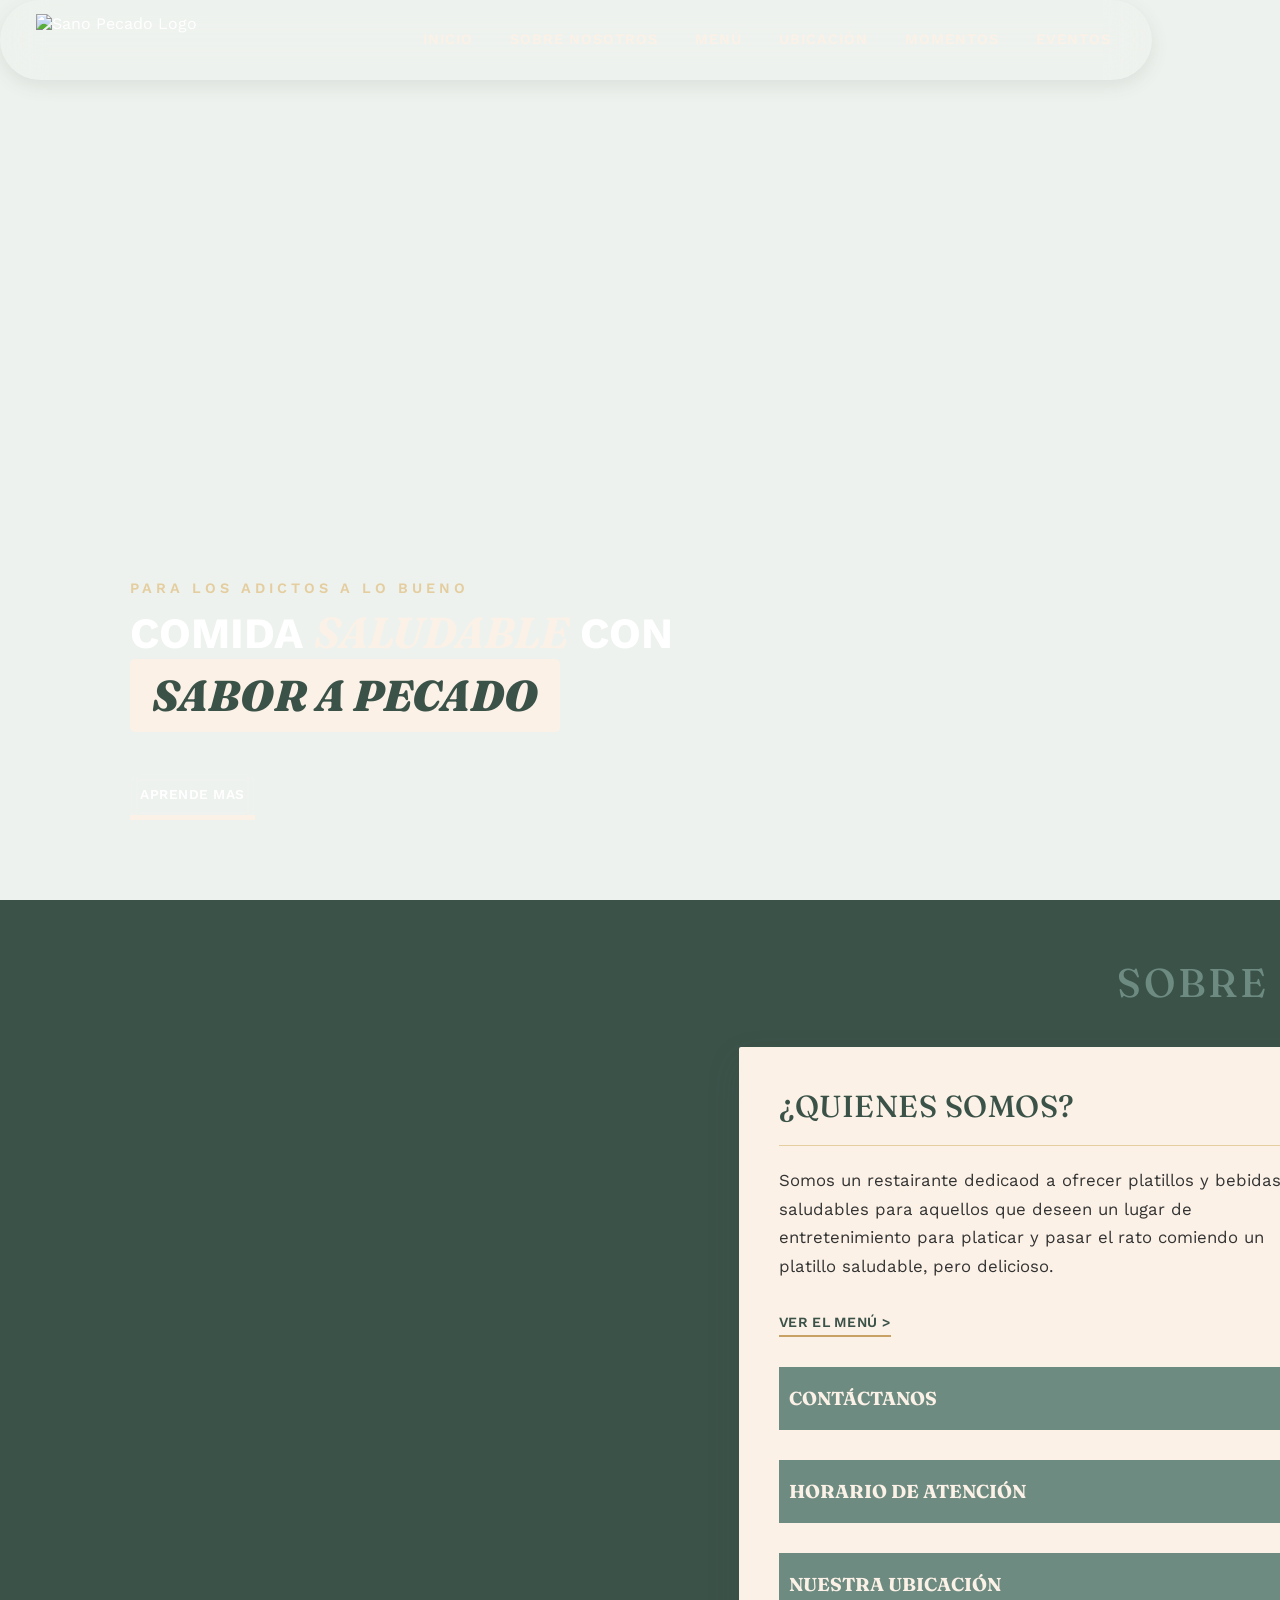
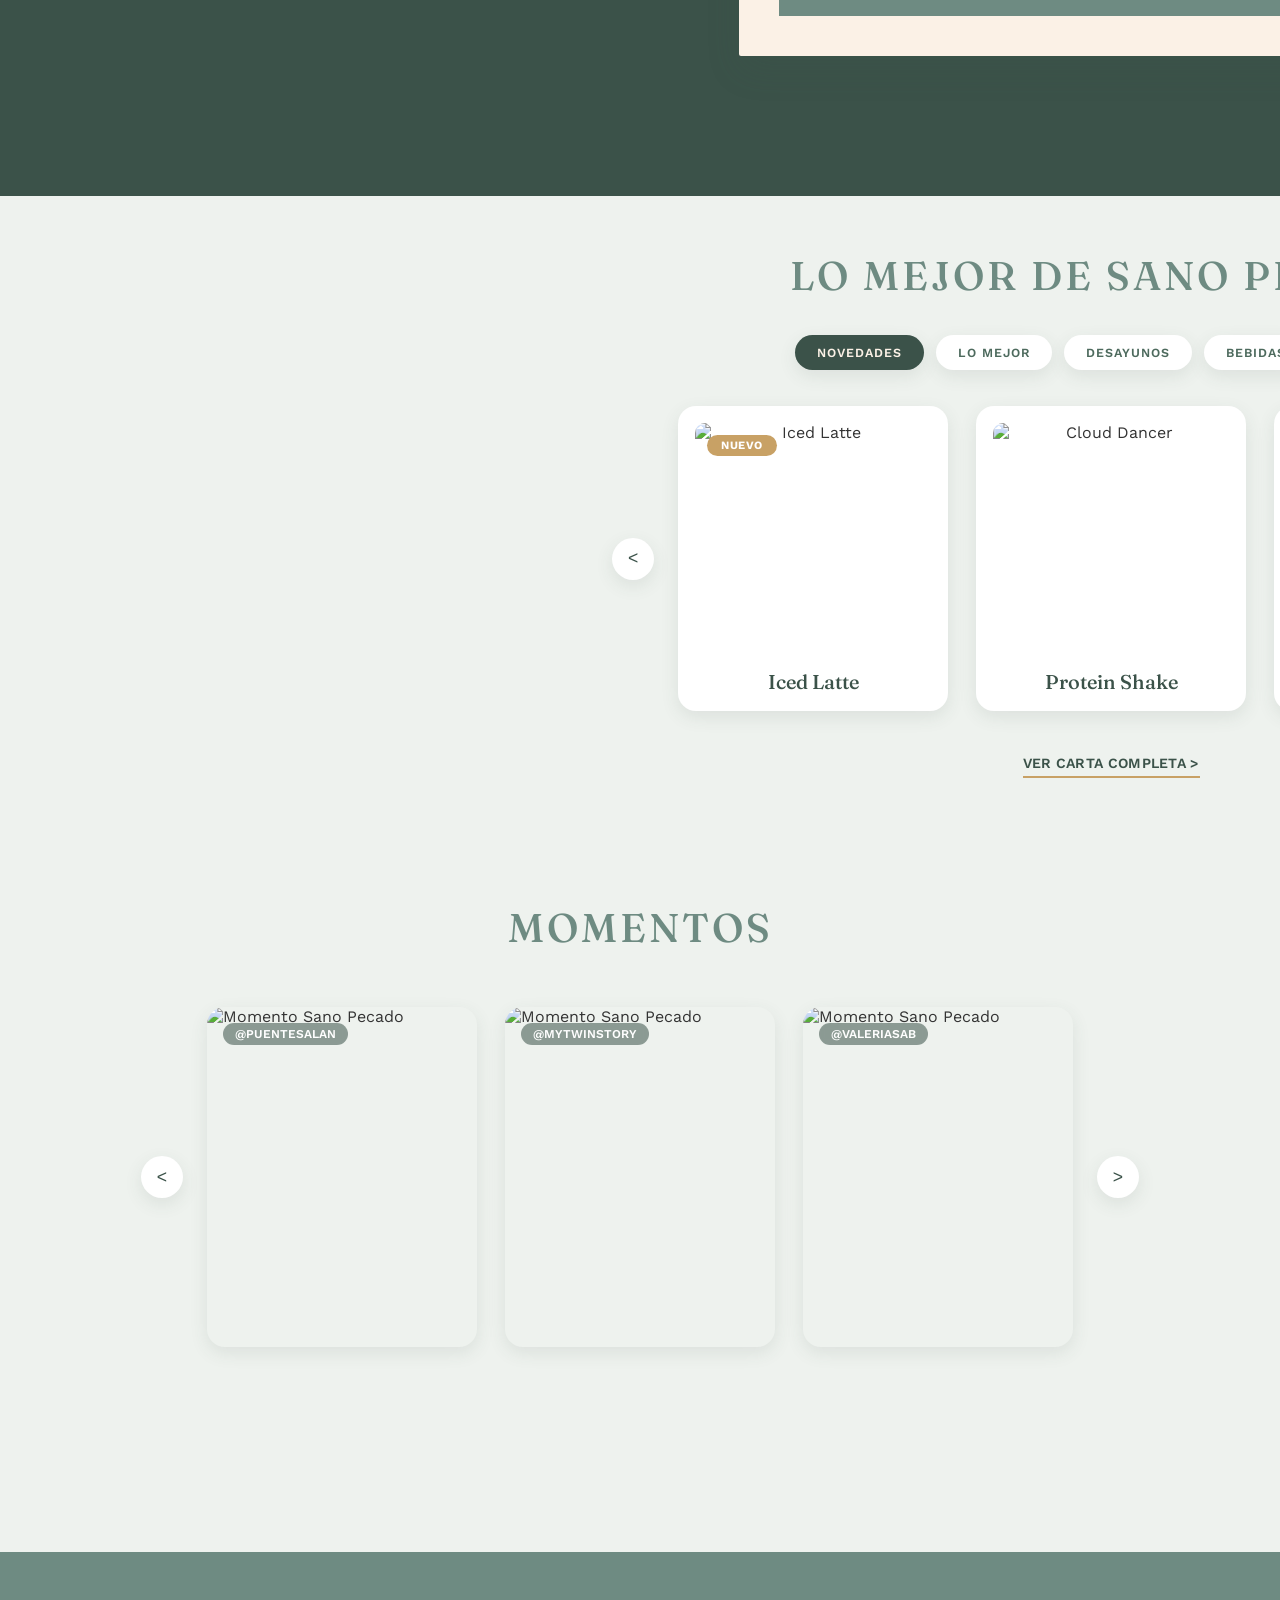
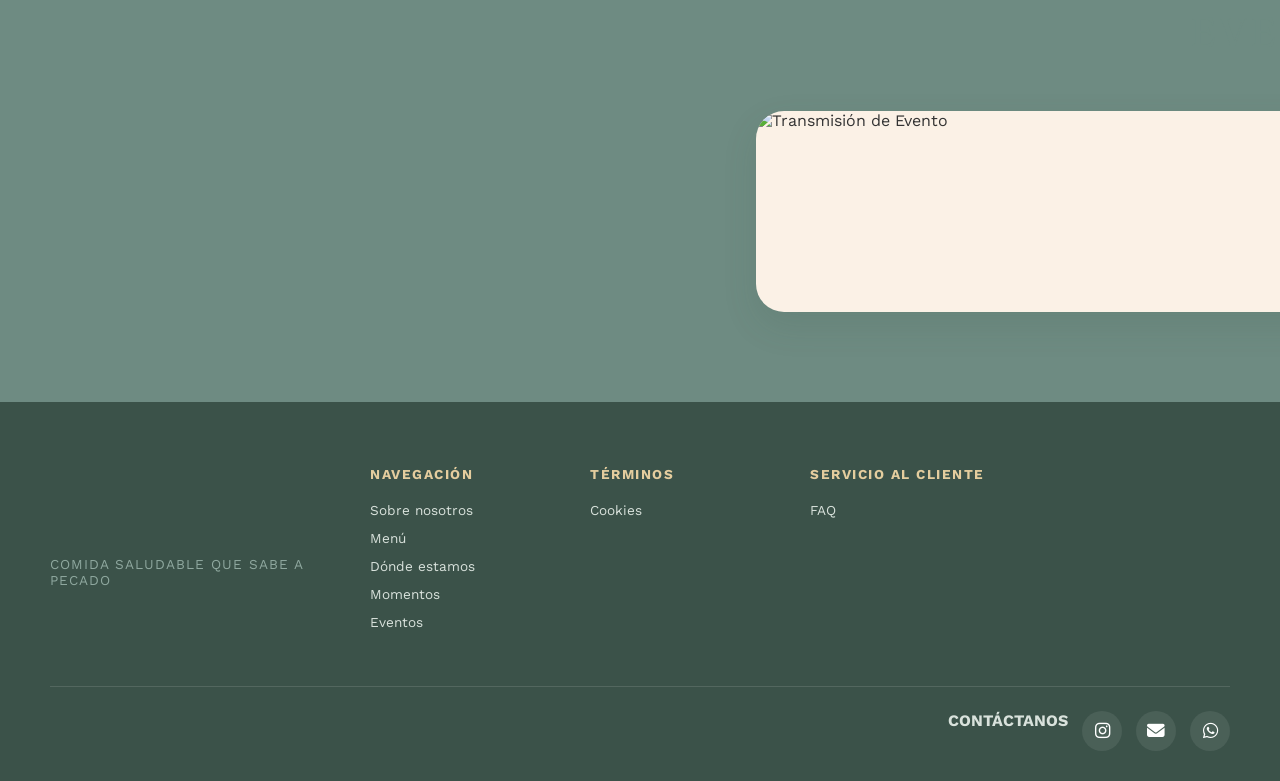
==== index.html @ 392f1d67 "Rename sanopecado.html to index.html" ====
<!DOCTYPE html>
<html lang="es">
<head>
    <meta charset="UTF-8">
    <meta name="viewport" content="width=device-width, initial-scale=1.0">
    <title>Sano Pecado - Comida Saludable con Sabor a Pecado</title>
    <link rel="stylesheet" href="styles.css">
    <!-- Tipografías: Fraunces (títulos) + Work Sans (texto) -->
    <link rel="preconnect" href="https://fonts.googleapis.com">
    <link rel="preconnect" href="https://fonts.gstatic.com" crossorigin>
    <link href="https://fonts.googleapis.com/css2?family=Fraunces:ital,wght@0,400;0,500;0,600;1,500&family=Work+Sans:wght@400;500;600;700&display=swap" rel="stylesheet">
    <link rel="stylesheet" href="https://cdnjs.cloudflare.com/ajax/libs/font-awesome/6.5.2/css/all.min.css">
</head>
<body>

    <!-- HEADER / HERO -->
    <header class="hero" id="inicio">
        <nav class="navbar">
            <div class="logo-container">
                <img src="resources/sanopecadologo-light.png" alt="Sano Pecado Logo" class="nav-logo-img">
            </div>
            <ul class="nav-links">
                <li><a href="#inicio">INICIO</a></li>
                <li><a href="#nosotros">SOBRE NOSOTROS</a></li>
                <li><a href="#menu">MENÚ</a></li>
                <li><a href="#ubicacion">UBICACIÓN</a></li>
                <li><a href="#momentos">MOMENTOS</a></li>
                <li><a href="#eventos">EVENTOS</a></li>
            </ul>
        </nav>

        <div class="hero-content">
            <p class="hero-sub">Para los adictos a lo bueno</p>
            <h1>COMIDA <span class="highlight-2">SALUDABLE</span> CON <span class="highlight">SABOR A PECADO</span></h1>
            <a href="#nosotros" class="btn-learn">APRENDE MAS</a>
        </div>
    </header>

    <!-- SOBRE NOSOTROS -->
    <section id="nosotros" class="about-section">
        <div class="section-title-box"><h2>SOBRE NOSOTROS</h2></div>
        <div class="about-container">
            <div class="about-text-box">
                <h2>¿QUIENES SOMOS?</h2>
                <p>Somos un restairante dedicaod a ofrecer platillos y bebidas saludables para aquellos que deseen un lugar de entretenimiento para platicar y pasar el rato comiendo un platillo saludable, pero delicioso.</p>
                <a href="#menu" class="btn-more">VER EL MENÚ &gt;</a>
                <details>
                    <summary  class="about-details"><h3>CONTÁCTANOS</h3></summary>
                    <div class="contact-card">
                        <p><i class="fas fa-phone"></i> +58 412-640590</p>
                        <p><i class="fab fa-instagram"></i> @SANOPECADOMCBO</p>
                        <p><i class="fas fa-envelope"></i> SANOPECADOMARACAIBO@GMAIL.COM</p>
                    </div>
                </details>
                <details>
                    <summary class="about-details"><h3>HORARIO DE ATENCIÓN</h3></summary>
                      <h4>HORARIO</h4>
                        <ol>
                            <li><strong>LUNES A JUEVES</strong> <br> 7:30a.m. a 10:00p.m.</li>
                            <li><strong>VIERNES Y SÁBADO</strong> <br> 7:30a.m. a 11:00p.m.</li>
                            <li><strong>DOMINGO</strong> <br> CERRADO</li>
                        </ol>
                </details>

                <details>
                    <summary class="about-details"><h3>NUESTRA UBICACIÓN</h3></summary>
                    <p class="address">Local No 1, Calle 77, 24-141 sector 5 de julio, Maracaibo 4001, Zulia</p>
                <div class="map-placeholder">
                    <a href="https://www.google.com/maps/place/Sano+Pecado/@10.6660683,-71.5974042,17.94z/data=!4m6!3m5!1s0x8e89996809b9e875:0x4cef71aa7d1c7322!8m2!3d10.6669456!4d-71.594998!16s%2Fg%2F11xkxkdpnr?entry=tts&g_ep=EgoyMDI1MDYyMy4wIPu8ASoASAFQAw%3D%3D&skid=0a6f41fe-3082-4f41-b4da-085a7cf6a669" target="_blank" rel="noopener noreferrer" class="map-link">
                        <img src="resources/ubi.jpg" alt="Ver ubicación en Google Maps" class="map-img">
                        <div class="map-overlay">
                            <span><i class="fas fa-map-marker-alt"></i> TOCAR PARA ABRIR EN GOOGLE MAPS</span>
                        </div>
                    </a>
                </details>
            </div>

             <div class="about-image">
                <div class="about-img">
                    <img src="resources/quienessomos.png" alt="Sano Pecado">
                </div>
            </div>

        </div>
           
    </section>

    <!-- MENÚ -->
    <section id="menu" class="menu-section">
        <div class="section-title-box">
           <h2>LO MEJOR DE SANO PECADO</h2>
        </div>
       
        <ul class="menu-tabs">
            <li><button type="button" class="tab active">NOVEDADES</button></li>
            <li><button type="button" class="tab">LO MEJOR</button></li>
            <li><button type="button" class="tab">DESAYUNOS</button></li>
            <li><button type="button" class="tab">BEBIDAS</button></li>
            <li><button type="button" class="tab">POSTRES</button></li>
        </ul>

        <div class="carousel-container">
            <button class="carousel-btn prev">&lt;</button>
            <div class="carousel-grid">
                <div class="menu-card">
                    <img src="resources/icedlatte.jpg" alt="Iced Latte">
                    <span class="card-tag">NUEVO</span>
                    <p class="card-title">Iced Latte</p>
                </div>
                <div class="menu-card">
                    <img src="resources/clouddancer.jpg" alt="Cloud Dancer">
                    <p class="card-title">Protein Shake</p>
                </div>
                <div class="menu-card">
                    <img src="resources/torta.jpg" alt="Postre">
                    <p class="card-title">Holy Hummus</p>
                </div>
            </div>
            <button class="carousel-btn next">&gt;</button>
        </div>
        <a href="#" class="btn-more">VER CARTA COMPLETA &gt;</a>
    </section>

   

    <!-- MOMENTOS -->
    <section id="momentos" class="moments-section">
        <div class="section-title-box">
            <h2>MOMENTOS</h2>
        </div>
        <div class="carousel-container">
            <button class="carousel-btn prev">&lt;</button>
            <div class="carousel-grid">
                <div class="moment-card">
                    <span class="insta-handle">@PUENTESALAN</span>
                    <img src="resources/momentos.jpg" alt="Momento Sano Pecado">
                </div>
                <div class="moment-card">
                    <span class="insta-handle">@MYTWINSTORY</span>
                    <img src="resources/momentos2.jpg" alt="Momento Sano Pecado">
                </div>
                <div class="moment-card">
                    <span class="insta-handle">@VALERIASAB</span>
                    <img src="resources/momentos3.jpg" alt="Momento Sano Pecado">
                </div>
            </div>
            <button class="carousel-btn next">&gt;</button>
        </div>
    </section>

    <!-- EVENTOS -->
    <section id="eventos" class="events-section">
        <div class="section-title-box">
            <h2>EVENTOS</h2>
        </div>
        <div class="events-container">
            <div class="event-image-box">
                <img src="resources/eventos.jpg" alt="Transmisión de Evento">
            </div>
            <div class="event-text-box">
                <h3>Así se ve el Mundial 2026 en Sano Pecado</h3>
                <p>Bowl en mano, pantalla HD, squad completo. <br>
                    No vienes a ver el partido. ¡Vienes a vivirlo! ⚽
                </p>
            </div>
        </div>
    </section>

    <!-- FOOTER -->

    <footer class="main-footer">
        <div class="footer-brand">
            <img src="resources/sanopecadologo-light.png" alt="" class="footer-logo-img">
            <p>COMIDA SALUDABLE QUE SABE A PECADO</p>
        </div>
        <div class="footer-links-grid">

            <div class="footer-column">
                <h4>NAVEGACIÓN</h4>
                <a href="#nosotros">Sobre nosotros</a>
                <a href="#menu">Menú</a>
                <a href="#ubicacion">Dónde estamos</a>
                <a href="#momentos">Momentos</a>
                <a href="#eventos">Eventos</a>
            </div>
            <div class="footer-column">
                <h4>TÉRMINOS</h4>
                <a href="#">Cookies</a>
            </div>
            <div class="footer-column">
                <h4>SERVICIO AL CLIENTE</h4>
                <a href="#">FAQ</a>
            </div>
        </div>
        <div class="footer-socials">
            <h4><strong>CONTÁCTANOS</strong></h4>
            <a href="#"><i class="fab fa-instagram"></i></a>
            <a href="#"><i class="fas fa-envelope"></i></a>
            <a href="#"><i class="fab fa-whatsapp"></i></a>
        </div>
    </footer>

    <script>
        // Realce visual simple de la pestaña de categoría activa en el menú (sin cambiar contenido)
        document.querySelectorAll('.menu-tabs .tab').forEach(function (btn) {
            btn.addEventListener('click', function () {
                document.querySelectorAll('.menu-tabs .tab').forEach(function (b) { b.classList.remove('active'); });
                btn.classList.add('active');
            });
        });
    </script>

</body>
</html>
---- styles.css ----
/* ==========================================
   1. RESET GENERAL & VARIABLES
   ========================================== */
* {
    margin: 0;
    padding: 0;
    box-sizing: border-box;
    scroll-behavior: smooth;
}

::selection{
    background-color: #8fa89f;
    color: var(--cream);
}

::marker{
    color: var(--gold);
}

:root {

    --green-bg: #6e8b82;   
    --light-bg: #d9e2dc;     
    --dark-green: #3b5249;   
    --white: #ffffff;
    --cream: #fbf1e6;

    --mint-soft: #eef2ee;
    --sage-light: #8fa89f;
    --forest-soft: #4d6a5d;

    --gold: #c8a165;
    --gold-soft: #e4cd9e;


    --font-display: 'Fraunces', 'Georgia', serif;
    --font-body: 'Work Sans', 'Arial', sans-serif;

    --radius-lg: 28px;
    --radius-md: 18px;
    --radius-sm: 10px;
    --shadow-soft: 0 14px 34px rgba(59, 82, 73, 0.14);
    --shadow-soft-sm: 0 6px 18px rgba(59, 82, 73, 0.10);
}

body {
    font-family: var(--font-body);
    background-color: var(--mint-soft);
    color: #333;
    -webkit-font-smoothing: antialiased;
}

h1, h2, h3, .card-title {
    font-family: var(--font-display);
}

/* ==========================================
   2. BARRA DE NAVEGACIÓN
   ========================================== */
.navbar {
    display: flex;
    justify-content: space-between;
    align-items: center;
    
    gap: 20px;
    padding: 14px 36px;
    backdrop-filter: blur(20px);
    -webkit-backdrop-filter: blur(10px);
    width: 90%;
    max-width: 100%;
    box-sizing: border-box;
    position: fixed;
    z-index: 100;
    border-radius: 999px;
    box-shadow: var(--shadow-soft-sm);
}

.logo-container {
    display: flex;
    align-items: top;
}

.nav-logo-img {
    height: 52px;
    width: auto;
    display: block;
    object-fit: contain;
}

/* ENLACES DE NAVEGACIÓN */
.nav-links {
    display: flex;
    list-style: none;
    gap: 27px;
    margin: 0;
    padding: 0;
    align-items: center;
    flex-wrap: wrap;
    justify-content: center;
}

.nav-links li {
    display: flex;
    align-items: center;
}

.nav-links a {
    color: var(--cream);
    text-decoration: none;
    font-size: 0.9rem;
    font-weight: 600;
    letter-spacing: 1px;
    white-space: nowrap;
    border-bottom: transparent 3px solid;
    transition: border 0.1s ease, color 0.1s ease;
    padding: 5px;
}

.nav-links a:hover {
    color: var(--gold);
    border-bottom: 3px var(--gold) solid;
}

/* COLOCAR TODO EL CONTENIDO POR ENCIMA DEL DIFUMINADO */
.navbar {
    position: relative;
    z-index: 2;
}


/* ==========================================
   3. HEADER / HERO
   ========================================== */
.hero {
    height: 100vh;
    min-height: 640px;
    display: flex;
    flex-direction: column;
    justify-content: space-between;
    color: var(--white);
    text-align: start;
    align-items:start;
    position: relative;
    overflow: hidden;
    padding-bottom: 50px;
}

.hero::before {
    content: "";
    position: absolute;
    top: 0;
    left: 0;
    width: 100%;
    height: 100%;
    border-image: url(/resources/wave-haikei-green.svg);
    border-image-repeat: round;
    border-image-slice: 10;
    background: linear-gradient(rgba(0, 0, 0, 0.6)), url('resources/fondo.jpg') no-repeat center center/cover;
    filter: blur(0px);
    transform: scale(1.1);
    z-index: 1;
}

.hero-content {
    margin: 10px;
    display: flex;
    flex-direction: column;
    align-items: start;
    text-align: left;
    margin-left: 100px;
    width: 100%;
    max-width: 760px;
    padding: 20px 20px 20px 20px;
    box-sizing: border-box;
    z-index: 2;
}

.hero-sub {
    font-size: 0.9rem;
    letter-spacing: 4px;
    margin-bottom: 5px;
    text-transform: uppercase;
    color: var(--gold-soft);
    font-weight: 600;
    margin-left: 10px;
}

.hero h1 {
    font-family: var(--font-body);
    font-size: 2.7rem;
    padding: 5px 10px;
    display: block;
    width: 100%;
    box-sizing: border-box;
}

.hero h1 .highlight {
    background-color:var(--cream);
    color: var(--dark-green) ;
    padding: 10px 22px;
    display: inline-block;

    font-weight: 900;
    font-style: italic;
    border-radius: 5px;
    font-family: var(--font-display);
}

.highlight-2{
    font-family: var(--font-display);
    font-style: italic;
    font-weight: 1px;
    color: var(--cream);
}

.btn-learn {
    display: inline-block;
    margin-top: 36px;
    color: var(--white);
    text-decoration: none;
    border-bottom: 5px solid var(--cream);
    backdrop-filter: blur(5px);
    padding: 13px 10px;
    margin-left: 10px;
    font-size: 0.85rem;
    font-weight: 600;
    letter-spacing: 0.5px;
    transition: background 0.3s, color 0.3s, transform 0.2s;
}

.btn-learn:hover {
    background-color: var(--white);
    color: var(--dark-green);
    transform: translateY(-2px);
}

/* ==========================================
   4. SECCIONES EN BLOQUE (Títulos comunes)
   ========================================== */

.section-title-box {
    display: flex;
    justify-content: center;
    margin: 0 auto 30px auto;
}

.section-title-box h2 {
    color: var(--green-bg);
    padding: 5px 40px;
    font-size: 2.5rem;
    font-weight: 500;
    letter-spacing: 3px;
    min-width: 220px;
    text-align: center;
    border-radius: 2px;
}

/* ==========================================
   5. SOBRE NOSOTROS
   ========================================== */
.about-section {
    background-color: var(--dark-green);
    padding: 50px 50px 90px 50px;
    color: var(--white);
    border-top: var(--dark-green) 3px solid;
    background-image: url(/resources/wave-haikei.svg);
     background: no repeat center;
    background-size: cover;
    aspect-ratio: 10000/540;
}

.about-container {
    max-width: 1180px;
    margin: 0 auto;
    display: flex;
    align-items: center;
    justify-content: space-between;
    gap: 60px;
}

.about-details{
    font-family: var(--font-body);
    padding: 0px 0px 20px 10px;
    margin: 10px 0px 0px 0px;
    background-color: var(--green-bg);
    color: var(--cream);
    list-style: none;
    align-items: start;
}

.about-text-box {
    flex: 1;
    background-color: var(--cream);
    color: #333;
    padding: 40px;
    border-radius: 2px;
    box-shadow: var(--shadow-soft);
    margin: 5px;
    height: 30%px;
    margin-bottom: 50px;
    transition: transform 0.25s ease;
}

.about-text-box:hover{
    transform: translateY(-8px);

}

.about-text-box h2 {
    color: var(--dark-green);
    font-size: 1.9rem;
    font-weight: 500;
    margin-bottom: 20px;
    letter-spacing: 0.5px;
    padding-bottom: 20px;
    border-bottom: var(--gold-soft) solid 1px;
}

.about-text-box h3 {
    padding-top: 20px;
    margin-top: 30px;
}

.about-text-box p {
    font-size: 1.05rem;
    line-height: 1.7;
    margin-bottom: 32px;
}

.about-text-box a {
    margin: 0px;
}

.contact-card {
    display: flex;
    flex-direction: column;
    gap: 14px;
    background-color: var(--white);
    border-radius: var(--radius-md);
    padding: 24px 28px;
    margin-top: 22px;
    box-shadow: var(--shadow-soft-sm);
}

.contact-card p {
    margin: 0;
    font-size: 0.92rem;
    font-weight: 600;
    display: flex;
    align-items: center;
    gap: 12px;
    letter-spacing: 0.3px;
    color: var(--dark-green);
}

.contact-card i {
    color: var(--gold);
    width: 18px;
    text-align: center;
}

.about-image {
    flex: 1;
    display: flex;
    justify-content: center;
    align-items: center;
}


.circle-image-container {
    width: 360px;
    height: 360px;
    border-radius: 50%;
    overflow: hidden;
    border: 8px solid var(--cream);
    box-shadow: var(--shadow-soft);
}

.circle-image-container img {
    width: 100%;
    height: 100%;
    object-fit: cover;
}

.fotos{
    height: 580px;
    border-radius: 50px;
    border-bottom: solid 20px var(--gold-soft);
    border-right: solid 20px var(--gold-soft);
}
/* ==========================================
   6. DÓNDE NOS ENCONTRAMOS
   ========================================== */
.location-section {
    background-color: #6e8b82;
    padding: 90px 50px;
    color: #fbf1e6;
    margin: 0 auto;
    
}

.location-container {
    display: flex;
    gap: 50px;
}

.location-info {
    flex: 1.3;
}

.location-info p {
    font-size: 1.05rem;
    margin-bottom: 10px;
}

.location-info .address {
    font-size: 1.15rem;
    font-weight: 600;
    margin-bottom: 28px;
    color: var(--forest-soft);
}

.map-placeholder {
    width: 100%;
    border: none;
    border-radius: var(--radius-md);
    background-color: #eee;
    overflow: hidden;
    position: relative;
    box-shadow: var(--shadow-soft-sm);
    border: white 2px solid;
}

.map-link {
    display: block;
    width: 100%;
    height: 340px;
    text-decoration: none;
    position: relative;
}

.map-img {
    width: 100%;
    height: 100%;
    object-fit: cover;
    display: block;
    transition: transform 0.4s ease, filter 0.4s ease;
}

.map-link:hover .map-img {
    transform: scale(1.06);
    filter: brightness(0.85);
}

.map-overlay {
    position: absolute;
    top: 0;
    left: 0;
    width: 100%;
    height: 100%;
    display: flex;
    align-items: center;
    justify-content: center;
    background-color: rgba(59, 82, 73, 0.35);
    opacity: 0;
    transition: opacity 0.4s ease;
    pointer-events: none;
}

.map-overlay span {
    color: var(--white);
    font-size: 0.95rem;
    font-weight: 600;
    letter-spacing: 1px;
    background-color: var(--dark-green);
    padding: 12px 22px;
    border-radius: 999px;
    box-shadow: 0 6px 18px rgba(0,0,0,0.25);
}

.map-link:hover .map-overlay {
    opacity: 1;
}

.location-storefront {
    flex: 0.7;
    display: flex;
    align-items: flex-start;
}

.location-storefront img {
    width: 100%;
    border-radius: var(--radius-md);
    border: 10px solid var(--white);
    box-shadow: var(--shadow-soft);
}

/* ==========================================
   7. MENÚ
   ========================================== */
.menu-section {
    background-color: var(--mint-soft);
    padding: 50px 20px 70px 20px;
    text-align: center;
    background-image: url(/resources/wave-haikei-green.svg);
    background: no repeat center;
    background-size: cover;
    aspect-ratio: 10000/540;
}

.menu-tabs {
    display: flex;
    flex-wrap: wrap;
    justify-content: center;
    gap: 12px;
    list-style: none;
    margin: 0 auto 36px auto;
    max-width: 720px;
}

.tab {
    font-family: var(--font-body);
    background: var(--white);
    color: var(--forest-soft);
    border: none;
    padding: 10px 22px;
    font-size: 0.78rem;
    font-weight: 600;
    letter-spacing: 1px;
    border-radius: 999px;
    cursor: pointer;
    box-shadow: var(--shadow-soft-sm);
    transition: background 0.2s, color 0.2s;
}

.tab:hover {
    color: var(--gold);
}

.tab.active {
    background: var(--dark-green);
    color: var(--cream);
}

.menu-section h3 {
    color: var(--forest-soft);
    margin: 10px 0 44px 0;
    font-size: 1rem;
    font-weight: 600;
    letter-spacing: 3px;
}

.carousel-container {
    display: flex;
    align-items: center;
    justify-content: center;
    max-width: 1200px;
    margin: 0 auto;
    gap: 24px;
}

.carousel-btn {
    background: var(--white);
    color: var(--dark-green);
    border: none;
    width: 42px;
    height: 42px;
    border-radius: 50%;
    font-size: 1.1rem;
    cursor: pointer;
    display: flex;
    align-items: center;
    justify-content: center;
    box-shadow: var(--shadow-soft-sm);
    transition: background 0.2s, color 0.2s, transform 0.2s;
    flex-shrink: 0;
}

.carousel-btn:hover {
    background: var(--gold);
    color: var(--white);
    transform: scale(1.05);
}

.carousel-grid {
    display: flex;
    gap: 28px;
    flex-wrap: wrap;
    justify-content: center;
}

.menu-card {
    background-color: var(--white);
    border-radius: var(--radius-md);
    border: 3px solid transparent;
    padding: 14px;
    width: 270px;
    position: relative;
    display: flex;
    flex-direction: column;
    align-items: center;
    box-shadow: var(--shadow-soft-sm);
    transition: transform 0.25s ease, box-shadow 0.25s ease, border 0.1s ease;
}

.menu-card:hover {
    transform: translateY(-6px);
    box-shadow: var(--shadow-soft);
    border: var(--green-bg) solid  2px;
}

.menu-card img {
    width: 100%;
    height: 230px;
    object-fit: cover;
    border-radius: var(--radius-sm);
}

.card-tag {
    position: absolute;
    top: 26px;
    left: 26px;
    background: var(--gold);
    color: var(--white);
    padding: 4px 14px;
    font-size: 0.7rem;
    font-weight: 700;
    letter-spacing: 0.5px;
    border-radius: 999px;
}

.card-title {
    margin-top: 16px;
    font-size: 1.25rem;
    font-weight: 500;
    color: var(--dark-green);
}

.btn-more {
    display: inline-block;
    margin-top: 44px;
    color: var(--dark-green);
    text-decoration: none;
    font-weight: 600;
    border-bottom: 2px solid var(--gold);
    padding-bottom: 5px;
    font-size: 0.88rem;
    letter-spacing: 0.3px;
    transition: color 0.2s, border 0.2s ease, padding 0.2s, border-radious 1s;
}

.btn-more:hover {
    color: var(--gold);
    border-bottom: var(--gold) 5px solid;
}

/* ==========================================
   8. EVENTOS
   ========================================== */
.events-section {
    background-color: var(--green-bg);
    padding: 50px 20px 90px 20px;
    color: var(--white);
    background-image: url(/resources/wave-haikei.svg);
    background: no repeat center;
    background-size: cover;
    aspect-ratio: 10000/540;
}

.events-container {
    max-width: 1080px;
    margin: 50px auto 0 auto;
    display: flex;
    background-color: var(--cream);
    border-radius: var(--radius-lg);
    overflow: hidden;
    color: #333;
    box-shadow: var(--shadow-soft);
}

.event-image-box {
    flex: 1.2;
}

.event-image-box img {
    width: 100%;
    height: 100%;
    object-fit: cover;
    display: block;
}

.event-text-box {
    flex: 1;
    padding: 54px;
    display: flex;
    flex-direction: column;
    justify-content: center;
}

.event-text-box h3 {
    font-size: 1.3rem;
    font-weight: 500;
    margin-bottom: 18px;
    color: var(--dark-green);
    word-break: break-word;
}

.event-text-box p {
    font-size: 0.92rem;
    line-height: 1.7;
    text-align: left;
    color: #4a4a4a;
}

/* ==========================================
   9. MOMENTOS
   ========================================== */
.moments-section {
    background-color: var(--mint-soft);
    padding: 50px 20px 0px 20px;
    background-image: url(/resources/wave-haikei-green.svg);
    background: no repeat center;
    background-size: cover;
    aspect-ratio: 1000/550;
}

.moments-section .carousel-container {
    margin-top: 50px;
}

.moment-card {
    width: 270px;
    position: relative;
    border-radius: var(--radius-md);
    overflow: hidden;
    box-shadow: var(--shadow-soft-sm);
    transition: transform 0.25s ease, box-shadow 0.25s ease;
}

.moment-card:hover {
    transform: translateY(-6px);
    box-shadow: var(--shadow-soft);
}

.moment-card img {
    width: 100%;
    height: 340px;
    object-fit: cover;
    display: block;
}

.insta-handle {
    position: absolute;
    top: 16px;
    left: 16px;
    color: var(--white);
    background: rgba(59, 82, 73, 0.55);
    backdrop-filter: blur(3px);
    padding: 4px 12px;
    font-size: 0.75rem;
    font-weight: 600;
    border-radius: 999px;
    z-index: 10;
}

/* ==========================================
   10. FOOTER
   ========================================== */
.main-footer {
    background-color: var(--dark-green);
    color: var(--light-bg);
    padding: 64px 50px 30px 50px;
    display: grid;
    grid-template-columns: 1.5fr repeat(4, 1fr);
    gap: 20px;
    align-items: start;
}

.footer-brand h2 {
    color: var(--white);
    font-size: 1.9rem;
    font-weight: 500;
    letter-spacing: 1px;
    margin-bottom: 10px;
}

.footer-brand p {
    font-size: 0.85rem;
    letter-spacing: 1px;
    color: var(--sage-light);
}

.footer-links-grid {
    display: contents;
}

.footer-column h4 {
    color: var(--gold-soft);
    font-size: 0.85rem;
    font-weight: 700;
    margin-bottom: 20px;
    letter-spacing: 1.5px;
}

.footer-column a {
    display: block;
    color: var(--light-bg);
    text-decoration: none;
    font-size: 0.85rem;
    margin-bottom: 12px;
    transition: color 0.2s;
}

.footer-column a:hover {
    color: var(--gold-soft);
}

.footer-socials {
    display: flex;
    gap: 14px;
    justify-content: flex-end;
    grid-column: 1 / -1;
    border-top: 1px solid rgba(255,255,255,0.12);
    padding-top: 24px;
    margin-top: 24px;
}

.footer-socials a {
    color: var(--white);
    background: rgba(255,255,255,0.08);
    width: 40px;
    height: 40px;
    border-radius: 50%;
    display: flex;
    align-items: center;
    justify-content: center;
    font-size: 1.1rem;
    transition: background 0.2s, color 0.2s, transform 0.2s;
    text-decoration: none;
}

.footer-socials a:hover {
    background: var(--gold);
    color: var(--white);
    transform: translateY(-2px);
}

.footer-logo-img{
   height: 90px;
    width: auto;
    display: block;
    object-fit: contain;
}

/* ==========================================
   11. RESPONSIVE
   ========================================== */
@media (max-width: 900px) {
    .navbar {
        padding: 14px 20px;
        flex-direction: column;
        gap: 14px;
        position: relative;
        top: 0;
        left: 0;
        transform: none;
        width: 100%;
        border-radius: var(--radius-md);
        margin-top: 16px;
    }
    .nav-links {
        gap: 14px;
        flex-wrap: wrap;
        justify-content: center;
    }
    .hero-content {
        padding-top: 40px;
    }
    .about-section {
        padding-top: 60px;
    }
    .about-container, .location-container, .events-container {
        flex-direction: column;
    }
    .location-section h2 {
        text-align: center;
    }
    .circle-image-container {
        width: 260px;
        height: 260px;
    }
    .main-footer {
        grid-template-columns: 1fr;
        text-align: center;
    }
    .footer-socials {
        justify-content: center;
    }
}
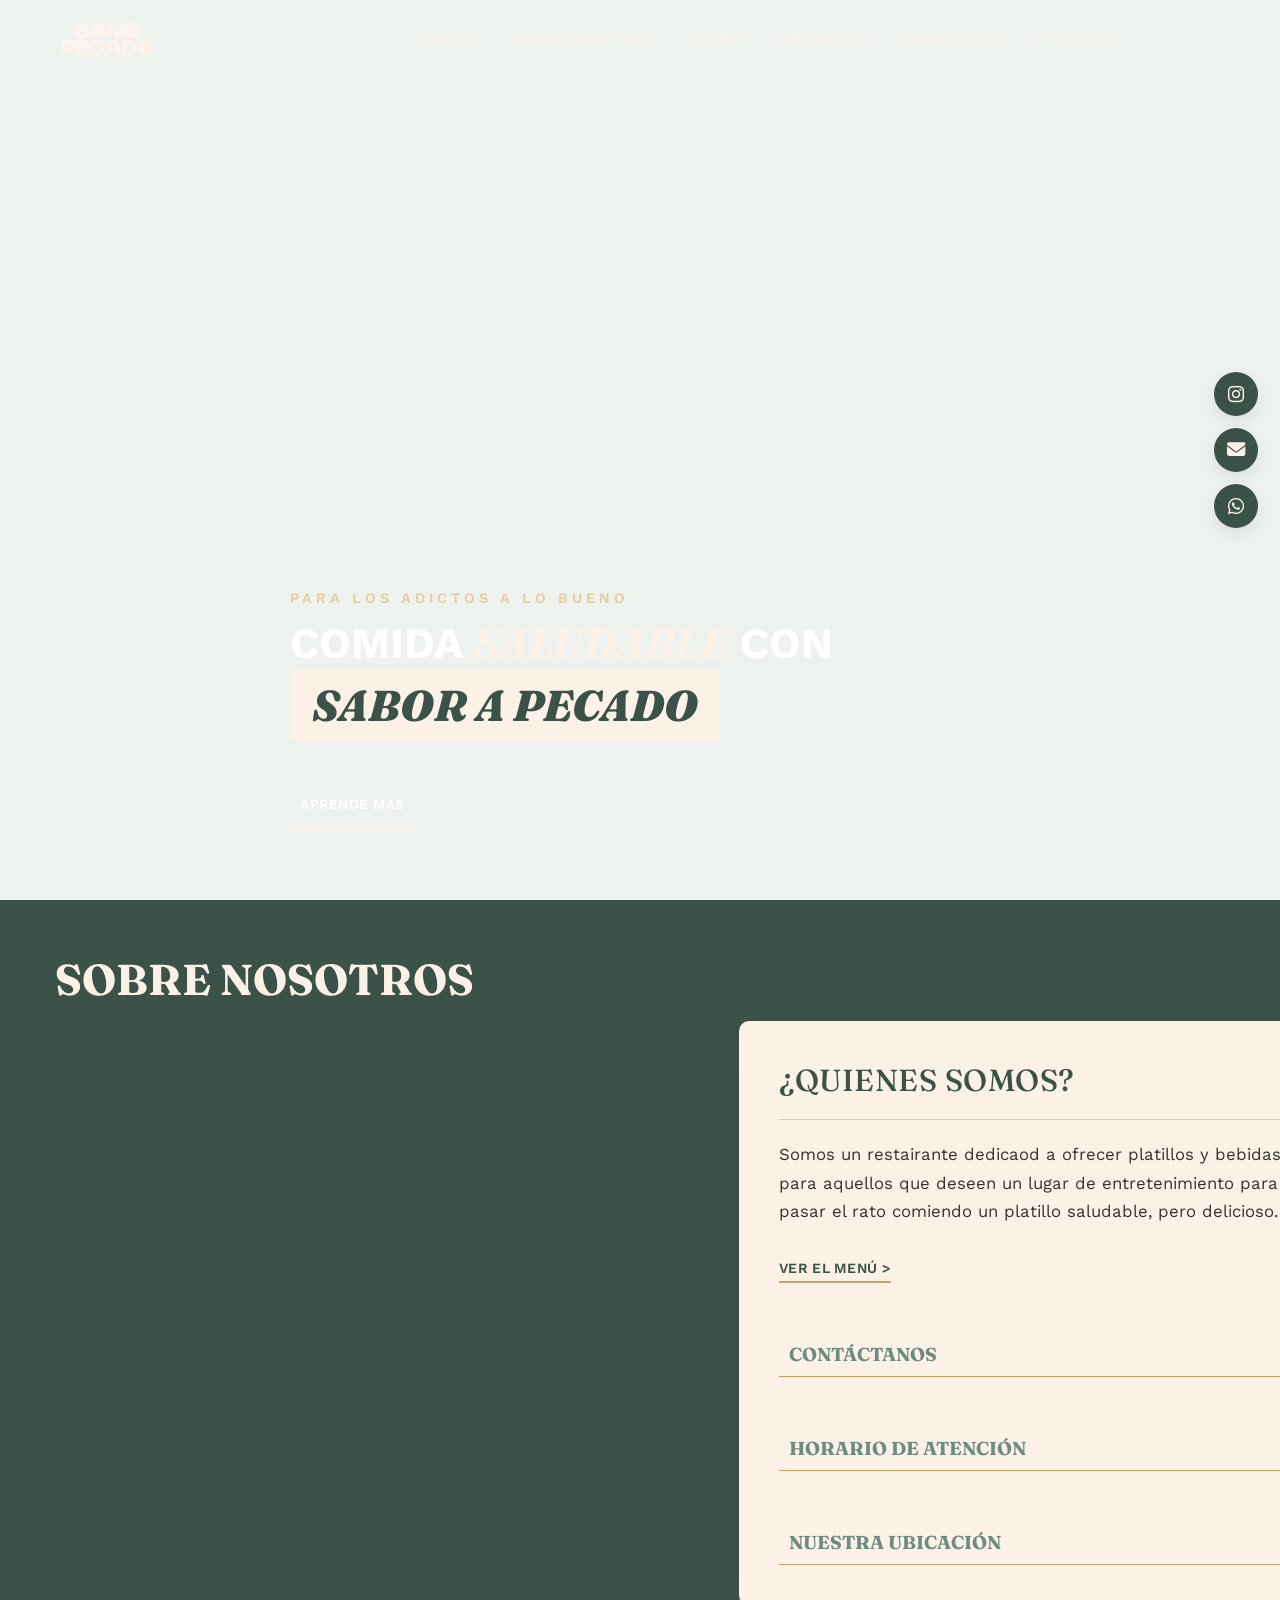
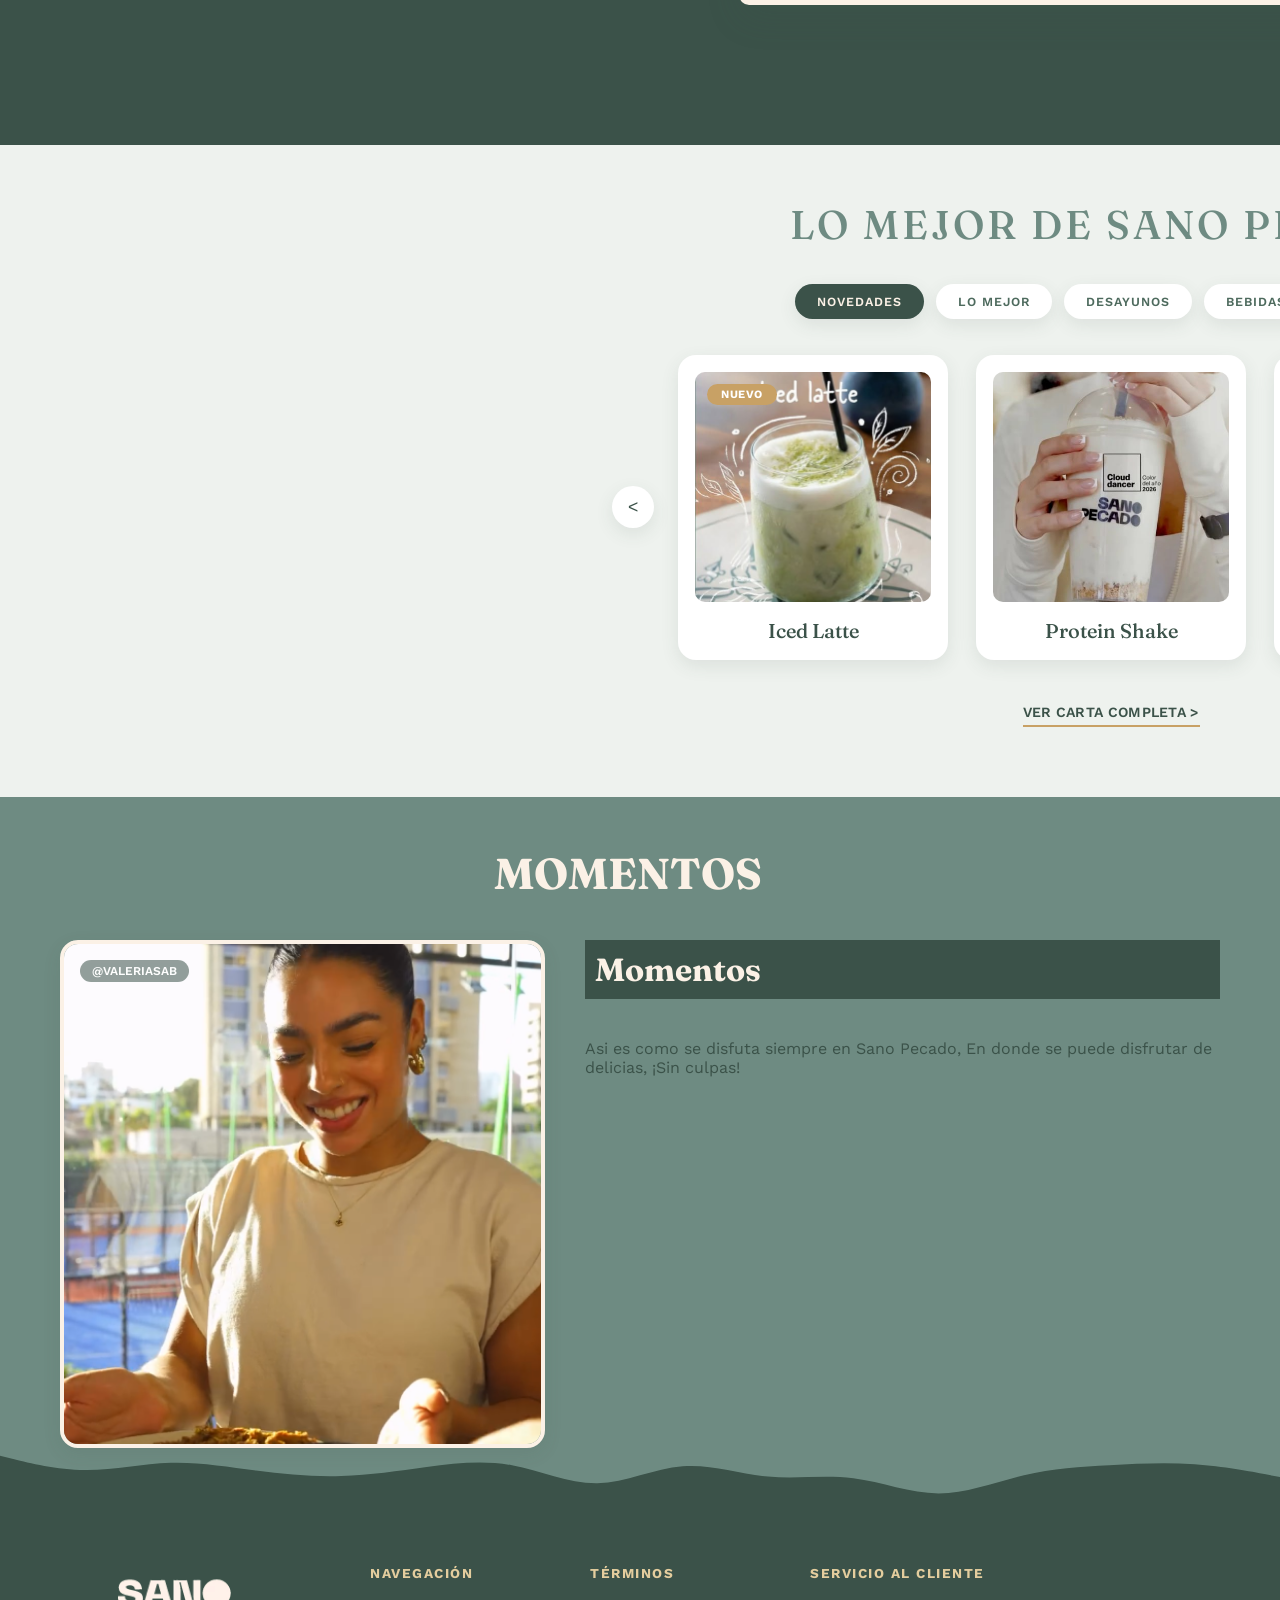
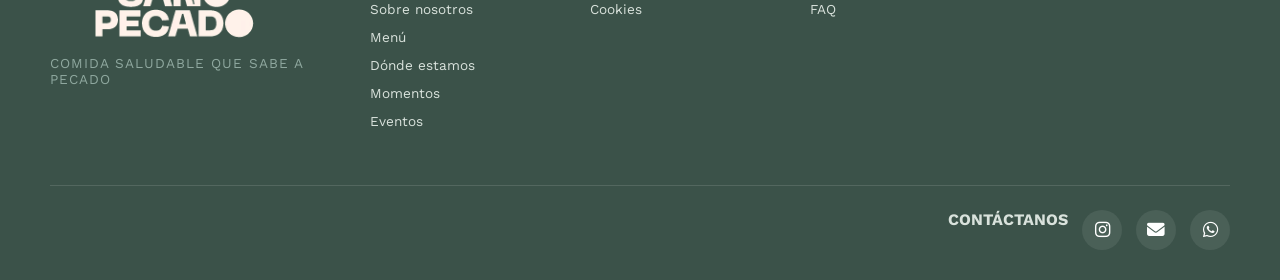
==== commit eaea7987: "Add files via upload" ====
--- a/index.html
+++ b/index.html
@@ -36,49 +36,67 @@
         </div>
     </header>
 
+    <!-- ICONOS SOCIALES FLOTANTES -->
+    <div class="floating-socials">
+        <a href="https://www.instagram.com/sanopecadomcbo" target="_blank" rel="noopener noreferrer" aria-label="Instagram"><i class="fab fa-instagram"></i></a>
+        <a href="mailto:sanopecadomaracaibo@gmail.com" aria-label="Correo"><i class="fas fa-envelope"></i></a>
+        <a href="https://wa.me/584126400590" target="_blank" rel="noopener noreferrer" aria-label="WhatsApp"><i class="fab fa-whatsapp"></i></a>
+    </div>
+
     <!-- SOBRE NOSOTROS -->
     <section id="nosotros" class="about-section">
-        <div class="section-title-box"><h2>SOBRE NOSOTROS</h2></div>
+        <div class="section-title-box-first"><h2>SOBRE NOSOTROS</h2></div>
         <div class="about-container">
             <div class="about-text-box">
                 <h2>¿QUIENES SOMOS?</h2>
                 <p>Somos un restairante dedicaod a ofrecer platillos y bebidas saludables para aquellos que deseen un lugar de entretenimiento para platicar y pasar el rato comiendo un platillo saludable, pero delicioso.</p>
                 <a href="#menu" class="btn-more">VER EL MENÚ &gt;</a>
-                <details>
+                <details open>
                     <summary  class="about-details"><h3>CONTÁCTANOS</h3></summary>
-                    <div class="contact-card">
-                        <p><i class="fas fa-phone"></i> +58 412-640590</p>
-                        <p><i class="fab fa-instagram"></i> @SANOPECADOMCBO</p>
-                        <p><i class="fas fa-envelope"></i> SANOPECADOMARACAIBO@GMAIL.COM</p>
-                    </div>
+                    <div class="details-panel"><div class="details-panel-inner">
+                        <div class="contact-card">
+                            <p><i class="fas fa-phone"></i> +58 412-640590</p>
+                            <p><i class="fab fa-instagram"></i> @SANOPECADOMCBO</p>
+                            <p><i class="fas fa-envelope"></i> SANOPECADOMARACAIBO@GMAIL.COM</p>
+                        </div>
+                    </div></div>
                 </details>
-                <details>
+                <details open>
                     <summary class="about-details"><h3>HORARIO DE ATENCIÓN</h3></summary>
-                      <h4>HORARIO</h4>
-                        <ol>
-                            <li><strong>LUNES A JUEVES</strong> <br> 7:30a.m. a 10:00p.m.</li>
-                            <li><strong>VIERNES Y SÁBADO</strong> <br> 7:30a.m. a 11:00p.m.</li>
-                            <li><strong>DOMINGO</strong> <br> CERRADO</li>
-                        </ol>
+                    <div class="details-panel"><div class="details-panel-inner">
+                        <div class="contact-card">
+                            <ol>
+                                <li><p>LUNES A JUEVES - 7:30a.m. a 10:00p.m.</p></li>
+                                <li><p>VIERNES Y SÁBADO - 7:30a.m. a 11:00p.m.</p></li>
+                                <li><p>DOMINGO - CERRADO</p></li>
+                            </ol>
+                        </div>
+                    </div></div>
                 </details>
 
-                <details>
+                <details open>
                     <summary class="about-details"><h3>NUESTRA UBICACIÓN</h3></summary>
-                    <p class="address">Local No 1, Calle 77, 24-141 sector 5 de julio, Maracaibo 4001, Zulia</p>
-                <div class="map-placeholder">
-                    <a href="https://www.google.com/maps/place/Sano+Pecado/@10.6660683,-71.5974042,17.94z/data=!4m6!3m5!1s0x8e89996809b9e875:0x4cef71aa7d1c7322!8m2!3d10.6669456!4d-71.594998!16s%2Fg%2F11xkxkdpnr?entry=tts&g_ep=EgoyMDI1MDYyMy4wIPu8ASoASAFQAw%3D%3D&skid=0a6f41fe-3082-4f41-b4da-085a7cf6a669" target="_blank" rel="noopener noreferrer" class="map-link">
-                        <img src="resources/ubi.jpg" alt="Ver ubicación en Google Maps" class="map-img">
-                        <div class="map-overlay">
-                            <span><i class="fas fa-map-marker-alt"></i> TOCAR PARA ABRIR EN GOOGLE MAPS</span>
+                    <div class="details-panel"><div class="details-panel-inner">
+                        <div class="contact-card" id="ubicacion">
+                            <p class="address">Local No 1, Calle 77, 24-141 sector 5 de julio, Maracaibo 4001, Zulia</p>
+                            <div class="map-placeholder">
+                                <a href="https://www.google.com/maps/place/Sano+Pecado/@10.6660683,-71.5974042,17.94z/data=!4m6!3m5!1s0x8e89996809b9e875:0x4cef71aa7d1c7322!8m2!3d10.6669456!4d-71.594998!16s%2Fg%2F11xkxkdpnr?entry=tts&g_ep=EgoyMDI1MDYyMy4wIPu8ASoASAFQAw%3D%3D&skid=0a6f41fe-3082-4f41-b4da-085a7cf6a669" target="_blank" rel="noopener noreferrer" class="map-link">
+                                    <img src="resources/ubi.jpg" alt="Ver ubicación en Google Maps" class="map-img">
+
+                                    <div class="map-overlay">
+                                        <span><i class="fas fa-map-marker-alt"></i> TOCAR PARA ABRIR EN GOOGLE MAPS</span>
+                                    </div>
+                                </a>
+                            </div>
                         </div>
-                    </a>
+                    </div></div>
                 </details>
             </div>
 
-             <div class="about-image">
-                <div class="about-img">
-                    <img src="resources/quienessomos.png" alt="Sano Pecado">
-                </div>
+            <div class="imgs">
+                <img class="about-image" src="resources/qs1.jpg" alt="">
+                <img  class="about-image" src="resources/qs2.jpg" alt="Sano Pecado">
+                <img class="about-image" src="resources/qs3.jpg" alt="">
             </div>
 
         </div>
@@ -125,30 +143,25 @@
 
     <!-- MOMENTOS -->
     <section id="momentos" class="moments-section">
-        <div class="section-title-box">
+        <div class="section-title-box-momentos">
             <h2>MOMENTOS</h2>
         </div>
-        <div class="carousel-container">
-            <button class="carousel-btn prev">&lt;</button>
-            <div class="carousel-grid">
-                <div class="moment-card">
-                    <span class="insta-handle">@PUENTESALAN</span>
-                    <img src="resources/momentos.jpg" alt="Momento Sano Pecado">
-                </div>
-                <div class="moment-card">
-                    <span class="insta-handle">@MYTWINSTORY</span>
-                    <img src="resources/momentos2.jpg" alt="Momento Sano Pecado">
-                </div>
+        <div class="moment-container">
                 <div class="moment-card">
                     <span class="insta-handle">@VALERIASAB</span>
-                    <img src="resources/momentos3.jpg" alt="Momento Sano Pecado">
-                </div>
-            </div>
-            <button class="carousel-btn next">&gt;</button>
+                    <img src="resources/momento.png" alt="Momento Sano Pecado">
+                </div>
+                <div class="moment-content">
+                    <h3>Momentos</h3>
+                    <p> Asi es como se disfuta siempre en Sano Pecado, En donde se puede disfrutar de delicias, ¡Sin culpas!</p>
+                </div>
+                 
         </div>
     </section>
 
     <!-- EVENTOS -->
+
+    <!--
     <section id="eventos" class="events-section">
         <div class="section-title-box">
             <h2>EVENTOS</h2>
@@ -166,6 +179,7 @@
         </div>
     </section>
 
+    -->
     <!-- FOOTER -->
 
     <footer class="main-footer">
@@ -208,7 +222,40 @@
                 btn.classList.add('active');
             });
         });
+
+        // Navbar: se vuelve opaca al salir de su posición original (arriba del todo)
+        (function () {
+            const navbar = document.querySelector('.navbar');
+            const threshold = 60;
+
+            function updateNavbar() {
+                if (window.scrollY > threshold) {
+                    navbar.classList.add('scrolled');
+                } else {
+                    navbar.classList.remove('scrolled');
+                }
+            }
+
+            updateNavbar();
+            window.addEventListener('scroll', updateNavbar, { passive: true });
+        })();
+
+        // Animación de apertura/cierre para los <details> (mantiene el contenido
+        // siempre presente y controla la transición con la clase "active")
+        (function () {
+            document.querySelectorAll('details').forEach(function (details) {
+                const summary = details.querySelector('summary');
+
+                // Estado inicial: todos cerrados y animables
+                details.classList.remove('active');
+
+                summary.addEventListener('click', function (e) {
+                    e.preventDefault();
+                    details.classList.toggle('active');
+                });
+            });
+        })();
     </script>
 
 </body>
-</html>
+</html>
--- a/styles.css
+++ b/styles.css
@@ -64,15 +64,26 @@
     
     gap: 20px;
     padding: 14px 36px;
+    background-color: rgba(59, 82, 73, 0);
     backdrop-filter: blur(20px);
     -webkit-backdrop-filter: blur(10px);
     width: 90%;
     max-width: 100%;
     box-sizing: border-box;
     position: fixed;
+    top: 0;
+    left: 0;
     z-index: 100;
     border-radius: 999px;
+    box-shadow: none;
+    transition: background-color 0.4s ease, box-shadow 0.4s ease, border-radius 0.4s ease, top 0.4s ease, width 0.4s ease;
+}
+
+/* Estado "opaco" cuando el usuario se desplaza fuera del hero */
+.navbar.scrolled {
+    background-color: var(--dark-green);
     box-shadow: var(--shadow-soft-sm);
+    top: 14px;
 }
 
 .logo-container {
@@ -122,8 +133,9 @@
 }
 
 /* COLOCAR TODO EL CONTENIDO POR ENCIMA DEL DIFUMINADO */
+
 .navbar {
-    position: relative;
+    position: fixed;
     z-index: 2;
 }
 
@@ -136,10 +148,10 @@
     min-height: 640px;
     display: flex;
     flex-direction: column;
-    justify-content: space-between;
-    color: var(--white);
-    text-align: start;
-    align-items:start;
+    justify-content: flex-end;
+    align-items: center;
+    color: var(--white);
+    text-align: left;
     position: relative;
     overflow: hidden;
     padding-bottom: 50px;
@@ -162,12 +174,11 @@
 }
 
 .hero-content {
-    margin: 10px;
+    margin: 10px auto 0 auto;
     display: flex;
     flex-direction: column;
-    align-items: start;
+    align-items: flex-start;
     text-align: left;
-    margin-left: 100px;
     width: 100%;
     max-width: 760px;
     padding: 20px 20px 20px 20px;
@@ -255,6 +266,19 @@
     border-radius: 2px;
 }
 
+.section-title-box-first{
+    color: var(--cream);
+    text-align: left;
+    font-size: 1.8em;
+    margin: 0px 0px 10px 5px;
+}
+
+.section-title-box-momentos{
+    color: var(--cream);
+    text-align: center;
+    font-size: 1.8em;
+    margin: 0px 30px 0px 5px;
+}
 /* ==========================================
    5. SOBRE NOSOTROS
    ========================================== */
@@ -280,12 +304,69 @@
 
 .about-details{
     font-family: var(--font-body);
-    padding: 0px 0px 20px 10px;
+    padding: 0px 0px 10px 10px;
     margin: 10px 0px 0px 0px;
-    background-color: var(--green-bg);
-    color: var(--cream);
+    border-bottom: 0.5px var(--gold) solid;
+    color: var(--green-bg);
     list-style: none;
     align-items: start;
+    cursor: pointer;
+    display: flex;
+    justify-content: space-between;
+    align-items: center;
+    transition: border 0.2s ease, color 0.2s ease;
+}
+
+.about-details::-webkit-details-marker {
+    display: none;
+}
+
+.about-details:hover{
+    border-bottom: 5px var(--gold) solid;
+    color: var(--dark-green);
+}
+
+.about-details::after {
+    content: "\f078";
+    font-family: "Font Awesome 6 Free";
+    font-weight: 900;
+    font-size: 0.8rem;
+    color: var(--gold);
+    margin-left: 12px;
+    transition: transform 0.35s ease;
+    flex-shrink: 0;
+}
+
+details.active .about-details::after {
+    transform: rotate(180deg);
+}
+
+/* Panel animado para el contenido de los <details> */
+details {
+    overflow: hidden;
+}
+
+.details-panel {
+    display: grid;
+    grid-template-rows: 0fr;
+    transition: grid-template-rows 0.4s cubic-bezier(0.4, 0, 0.2, 1);
+}
+
+details.active .details-panel {
+    grid-template-rows: 1fr;
+}
+
+.details-panel-inner {
+    overflow: hidden;
+    min-height: 0;
+    opacity: 0;
+    transform: translateY(-6px);
+    transition: opacity 0.3s ease 0.05s, transform 0.35s ease 0.05s;
+}
+
+details.active .details-panel-inner {
+    opacity: 1;
+    transform: translateY(0);
 }
 
 .about-text-box {
@@ -293,7 +374,7 @@
     background-color: var(--cream);
     color: #333;
     padding: 40px;
-    border-radius: 2px;
+    border-radius: 10px;
     box-shadow: var(--shadow-soft);
     margin: 5px;
     height: 30%px;
@@ -359,11 +440,25 @@
     text-align: center;
 }
 
+.contact-card li{
+    list-style:disc;
+    margin: 10px;
+}
+
 .about-image {
-    flex: 1;
-    display: flex;
-    justify-content: center;
-    align-items: center;
+    
+    margin: 0px 100px 5px 0px;
+    height: 190px;
+    border-radius: 10px;
+}
+
+.imgs{
+    max-height: 650px;
+    display: flex;
+    flex-direction: column;
+    justify-content: start;
+    align-items: start;
+     box-shadow: var(--shadow-soft-sm);
 }
 
 
@@ -716,12 +811,34 @@
    9. MOMENTOS
    ========================================== */
 .moments-section {
-    background-color: var(--mint-soft);
+    background-color: var(--green-bg);
     padding: 50px 20px 0px 20px;
     background-image: url(/resources/wave-haikei-green.svg);
     background: no repeat center;
     background-size: cover;
     aspect-ratio: 1000/550;
+    margin-bottom: 0px;
+}
+
+.moment-container{
+     display: flex;
+     flex-direction: row;
+}
+
+.moment-content{
+     margin: 40px;
+     color: var(--dark-green);
+}
+.moment-content h3{
+   background-color: var(--dark-green);
+   color: var(--cream);
+   font-family: var(--font-display);
+   padding: 10px;
+   font-size: 2em;
+}
+
+.moment-content p{
+    margin-top: 40px;
 }
 
 .moments-section .carousel-container {
@@ -729,12 +846,14 @@
 }
 
 .moment-card {
-    width: 270px;
+    width: 600px;
     position: relative;
     border-radius: var(--radius-md);
     overflow: hidden;
     box-shadow: var(--shadow-soft-sm);
     transition: transform 0.25s ease, box-shadow 0.25s ease;
+    margin: 40px 0px 0px 40px;
+    border: var(--cream) 4px solid;
 }
 
 .moment-card:hover {
@@ -744,7 +863,7 @@
 
 .moment-card img {
     width: 100%;
-    height: 340px;
+    height: 500px;
     object-fit: cover;
     display: block;
 }
@@ -850,6 +969,53 @@
     width: auto;
     display: block;
     object-fit: contain;
+}
+
+/* ==========================================
+   10b. ICONOS SOCIALES FLOTANTES (STICKY)
+   ========================================== */
+.floating-socials {
+    position: fixed;
+    top: 50%;
+    right: 22px;
+    transform: translateY(-50%);
+    display: flex;
+    flex-direction: column;
+    gap: 12px;
+    z-index: 200;
+}
+
+.floating-socials a {
+    display: flex;
+    align-items: center;
+    justify-content: center;
+    width: 44px;
+    height: 44px;
+    border-radius: 50%;
+    background: var(--dark-green);
+    color: var(--cream);
+    font-size: 1.15rem;
+    text-decoration: none;
+    box-shadow: var(--shadow-soft-sm);
+    transition: background 0.25s ease, color 0.25s ease, transform 0.25s ease;
+}
+
+.floating-socials a:hover {
+    background: var(--gold);
+    color: var(--white);
+    transform: translateX(-4px) scale(1.06);
+}
+
+@media (max-width: 900px) {
+    .floating-socials {
+        right: 12px;
+        gap: 10px;
+    }
+    .floating-socials a {
+        width: 38px;
+        height: 38px;
+        font-size: 1rem;
+    }
 }
 
 /* ==========================================
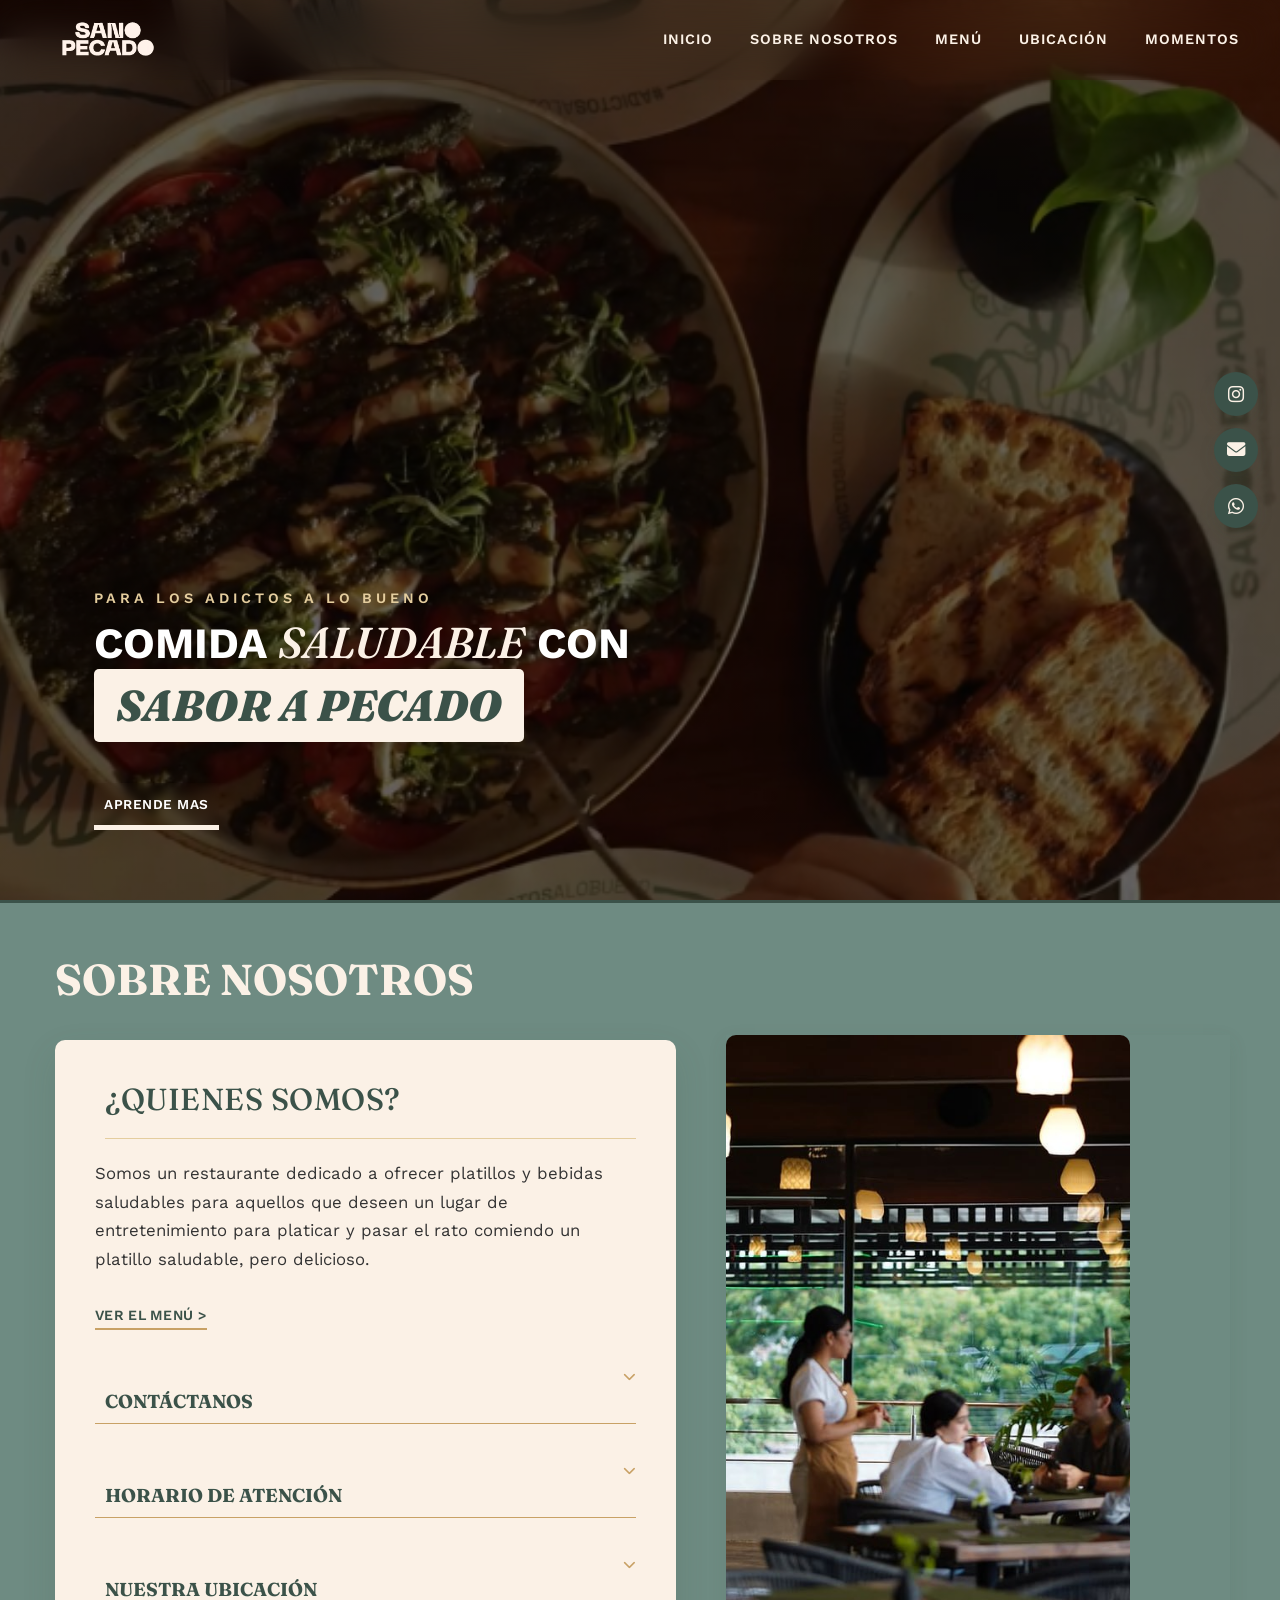
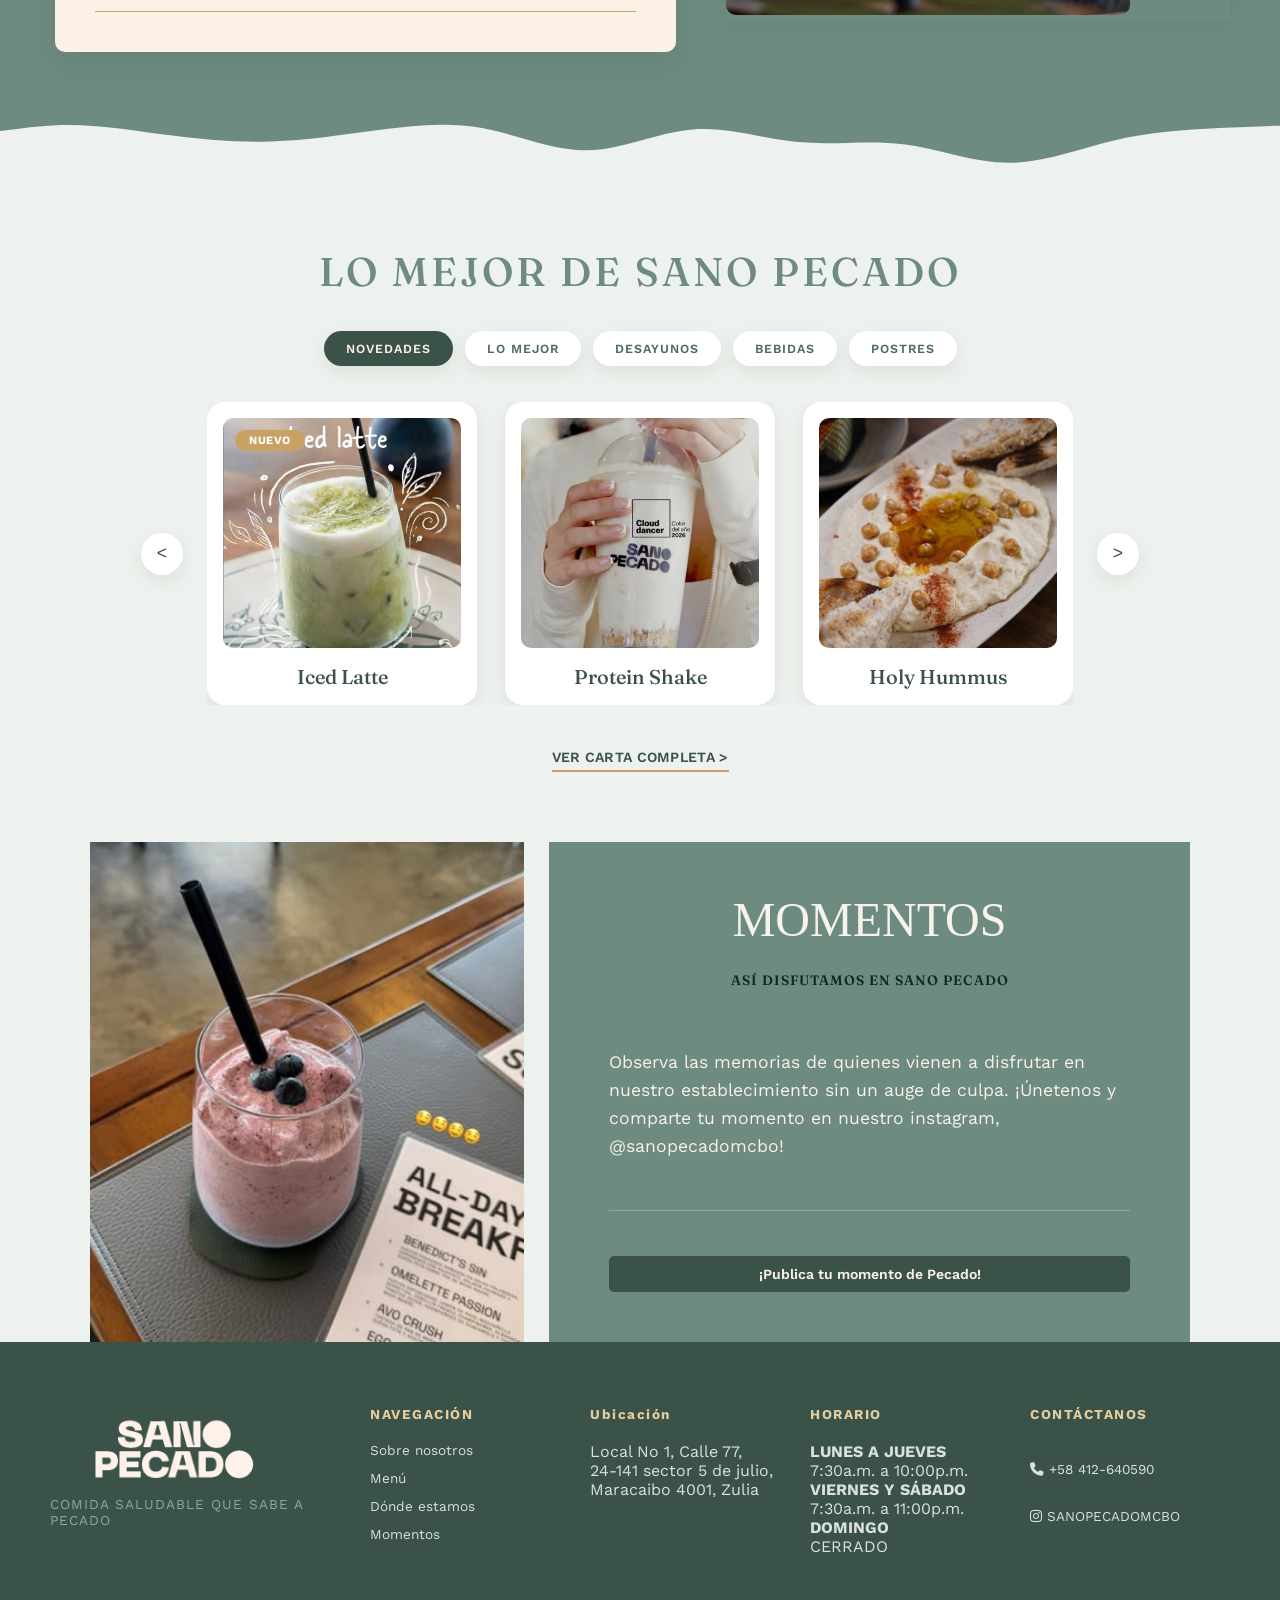
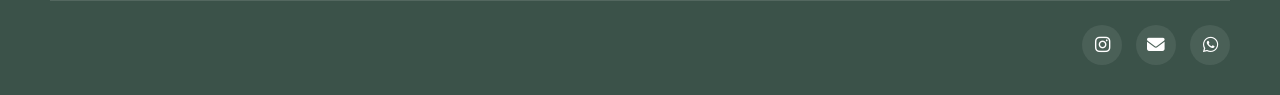
==== commit d9eda7d9: "Add files via upload" ====
--- a/index.html
+++ b/index.html
@@ -1,261 +1,342 @@
-<!DOCTYPE html>
-<html lang="es">
-<head>
-    <meta charset="UTF-8">
-    <meta name="viewport" content="width=device-width, initial-scale=1.0">
-    <title>Sano Pecado - Comida Saludable con Sabor a Pecado</title>
-    <link rel="stylesheet" href="styles.css">
-    <!-- Tipografías: Fraunces (títulos) + Work Sans (texto) -->
-    <link rel="preconnect" href="https://fonts.googleapis.com">
-    <link rel="preconnect" href="https://fonts.gstatic.com" crossorigin>
-    <link href="https://fonts.googleapis.com/css2?family=Fraunces:ital,wght@0,400;0,500;0,600;1,500&family=Work+Sans:wght@400;500;600;700&display=swap" rel="stylesheet">
-    <link rel="stylesheet" href="https://cdnjs.cloudflare.com/ajax/libs/font-awesome/6.5.2/css/all.min.css">
-</head>
-<body>
-
-    <!-- HEADER / HERO -->
-    <header class="hero" id="inicio">
-        <nav class="navbar">
-            <div class="logo-container">
-                <img src="resources/sanopecadologo-light.png" alt="Sano Pecado Logo" class="nav-logo-img">
-            </div>
-            <ul class="nav-links">
-                <li><a href="#inicio">INICIO</a></li>
-                <li><a href="#nosotros">SOBRE NOSOTROS</a></li>
-                <li><a href="#menu">MENÚ</a></li>
-                <li><a href="#ubicacion">UBICACIÓN</a></li>
-                <li><a href="#momentos">MOMENTOS</a></li>
-                <li><a href="#eventos">EVENTOS</a></li>
-            </ul>
-        </nav>
-
-        <div class="hero-content">
-            <p class="hero-sub">Para los adictos a lo bueno</p>
-            <h1>COMIDA <span class="highlight-2">SALUDABLE</span> CON <span class="highlight">SABOR A PECADO</span></h1>
-            <a href="#nosotros" class="btn-learn">APRENDE MAS</a>
-        </div>
-    </header>
-
-    <!-- ICONOS SOCIALES FLOTANTES -->
-    <div class="floating-socials">
-        <a href="https://www.instagram.com/sanopecadomcbo" target="_blank" rel="noopener noreferrer" aria-label="Instagram"><i class="fab fa-instagram"></i></a>
-        <a href="mailto:sanopecadomaracaibo@gmail.com" aria-label="Correo"><i class="fas fa-envelope"></i></a>
-        <a href="https://wa.me/584126400590" target="_blank" rel="noopener noreferrer" aria-label="WhatsApp"><i class="fab fa-whatsapp"></i></a>
-    </div>
-
-    <!-- SOBRE NOSOTROS -->
-    <section id="nosotros" class="about-section">
-        <div class="section-title-box-first"><h2>SOBRE NOSOTROS</h2></div>
-        <div class="about-container">
-            <div class="about-text-box">
-                <h2>¿QUIENES SOMOS?</h2>
-                <p>Somos un restairante dedicaod a ofrecer platillos y bebidas saludables para aquellos que deseen un lugar de entretenimiento para platicar y pasar el rato comiendo un platillo saludable, pero delicioso.</p>
-                <a href="#menu" class="btn-more">VER EL MENÚ &gt;</a>
-                <details open>
-                    <summary  class="about-details"><h3>CONTÁCTANOS</h3></summary>
-                    <div class="details-panel"><div class="details-panel-inner">
-                        <div class="contact-card">
-                            <p><i class="fas fa-phone"></i> +58 412-640590</p>
-                            <p><i class="fab fa-instagram"></i> @SANOPECADOMCBO</p>
-                            <p><i class="fas fa-envelope"></i> SANOPECADOMARACAIBO@GMAIL.COM</p>
-                        </div>
-                    </div></div>
-                </details>
-                <details open>
-                    <summary class="about-details"><h3>HORARIO DE ATENCIÓN</h3></summary>
-                    <div class="details-panel"><div class="details-panel-inner">
-                        <div class="contact-card">
-                            <ol>
-                                <li><p>LUNES A JUEVES - 7:30a.m. a 10:00p.m.</p></li>
-                                <li><p>VIERNES Y SÁBADO - 7:30a.m. a 11:00p.m.</p></li>
-                                <li><p>DOMINGO - CERRADO</p></li>
-                            </ol>
-                        </div>
-                    </div></div>
-                </details>
-
-                <details open>
-                    <summary class="about-details"><h3>NUESTRA UBICACIÓN</h3></summary>
-                    <div class="details-panel"><div class="details-panel-inner">
-                        <div class="contact-card" id="ubicacion">
-                            <p class="address">Local No 1, Calle 77, 24-141 sector 5 de julio, Maracaibo 4001, Zulia</p>
-                            <div class="map-placeholder">
-                                <a href="https://www.google.com/maps/place/Sano+Pecado/@10.6660683,-71.5974042,17.94z/data=!4m6!3m5!1s0x8e89996809b9e875:0x4cef71aa7d1c7322!8m2!3d10.6669456!4d-71.594998!16s%2Fg%2F11xkxkdpnr?entry=tts&g_ep=EgoyMDI1MDYyMy4wIPu8ASoASAFQAw%3D%3D&skid=0a6f41fe-3082-4f41-b4da-085a7cf6a669" target="_blank" rel="noopener noreferrer" class="map-link">
-                                    <img src="resources/ubi.jpg" alt="Ver ubicación en Google Maps" class="map-img">
-
-                                    <div class="map-overlay">
-                                        <span><i class="fas fa-map-marker-alt"></i> TOCAR PARA ABRIR EN GOOGLE MAPS</span>
-                                    </div>
-                                </a>
-                            </div>
-                        </div>
-                    </div></div>
-                </details>
-            </div>
-
-            <div class="imgs">
-                <img class="about-image" src="resources/qs1.jpg" alt="">
-                <img  class="about-image" src="resources/qs2.jpg" alt="Sano Pecado">
-                <img class="about-image" src="resources/qs3.jpg" alt="">
-            </div>
-
-        </div>
-           
-    </section>
-
-    <!-- MENÚ -->
-    <section id="menu" class="menu-section">
-        <div class="section-title-box">
-           <h2>LO MEJOR DE SANO PECADO</h2>
-        </div>
-       
-        <ul class="menu-tabs">
-            <li><button type="button" class="tab active">NOVEDADES</button></li>
-            <li><button type="button" class="tab">LO MEJOR</button></li>
-            <li><button type="button" class="tab">DESAYUNOS</button></li>
-            <li><button type="button" class="tab">BEBIDAS</button></li>
-            <li><button type="button" class="tab">POSTRES</button></li>
-        </ul>
-
-        <div class="carousel-container">
-            <button class="carousel-btn prev">&lt;</button>
-            <div class="carousel-grid">
-                <div class="menu-card">
-                    <img src="resources/icedlatte.jpg" alt="Iced Latte">
-                    <span class="card-tag">NUEVO</span>
-                    <p class="card-title">Iced Latte</p>
-                </div>
-                <div class="menu-card">
-                    <img src="resources/clouddancer.jpg" alt="Cloud Dancer">
-                    <p class="card-title">Protein Shake</p>
-                </div>
-                <div class="menu-card">
-                    <img src="resources/torta.jpg" alt="Postre">
-                    <p class="card-title">Holy Hummus</p>
-                </div>
-            </div>
-            <button class="carousel-btn next">&gt;</button>
-        </div>
-        <a href="#" class="btn-more">VER CARTA COMPLETA &gt;</a>
-    </section>
-
-   
-
-    <!-- MOMENTOS -->
-    <section id="momentos" class="moments-section">
-        <div class="section-title-box-momentos">
-            <h2>MOMENTOS</h2>
-        </div>
-        <div class="moment-container">
-                <div class="moment-card">
-                    <span class="insta-handle">@VALERIASAB</span>
-                    <img src="resources/momento.png" alt="Momento Sano Pecado">
-                </div>
-                <div class="moment-content">
-                    <h3>Momentos</h3>
-                    <p> Asi es como se disfuta siempre en Sano Pecado, En donde se puede disfrutar de delicias, ¡Sin culpas!</p>
-                </div>
-                 
-        </div>
-    </section>
-
-    <!-- EVENTOS -->
-
-    <!--
-    <section id="eventos" class="events-section">
-        <div class="section-title-box">
-            <h2>EVENTOS</h2>
-        </div>
-        <div class="events-container">
-            <div class="event-image-box">
-                <img src="resources/eventos.jpg" alt="Transmisión de Evento">
-            </div>
-            <div class="event-text-box">
-                <h3>Así se ve el Mundial 2026 en Sano Pecado</h3>
-                <p>Bowl en mano, pantalla HD, squad completo. <br>
-                    No vienes a ver el partido. ¡Vienes a vivirlo! ⚽
-                </p>
-            </div>
-        </div>
-    </section>
-
-    -->
-    <!-- FOOTER -->
-
-    <footer class="main-footer">
-        <div class="footer-brand">
-            <img src="resources/sanopecadologo-light.png" alt="" class="footer-logo-img">
-            <p>COMIDA SALUDABLE QUE SABE A PECADO</p>
-        </div>
-        <div class="footer-links-grid">
-
-            <div class="footer-column">
-                <h4>NAVEGACIÓN</h4>
-                <a href="#nosotros">Sobre nosotros</a>
-                <a href="#menu">Menú</a>
-                <a href="#ubicacion">Dónde estamos</a>
-                <a href="#momentos">Momentos</a>
-                <a href="#eventos">Eventos</a>
-            </div>
-            <div class="footer-column">
-                <h4>TÉRMINOS</h4>
-                <a href="#">Cookies</a>
-            </div>
-            <div class="footer-column">
-                <h4>SERVICIO AL CLIENTE</h4>
-                <a href="#">FAQ</a>
-            </div>
-        </div>
-        <div class="footer-socials">
-            <h4><strong>CONTÁCTANOS</strong></h4>
-            <a href="#"><i class="fab fa-instagram"></i></a>
-            <a href="#"><i class="fas fa-envelope"></i></a>
-            <a href="#"><i class="fab fa-whatsapp"></i></a>
-        </div>
-    </footer>
-
-    <script>
-        // Realce visual simple de la pestaña de categoría activa en el menú (sin cambiar contenido)
-        document.querySelectorAll('.menu-tabs .tab').forEach(function (btn) {
-            btn.addEventListener('click', function () {
-                document.querySelectorAll('.menu-tabs .tab').forEach(function (b) { b.classList.remove('active'); });
-                btn.classList.add('active');
-            });
-        });
-
-        // Navbar: se vuelve opaca al salir de su posición original (arriba del todo)
-        (function () {
-            const navbar = document.querySelector('.navbar');
-            const threshold = 60;
-
-            function updateNavbar() {
-                if (window.scrollY > threshold) {
-                    navbar.classList.add('scrolled');
-                } else {
-                    navbar.classList.remove('scrolled');
-                }
-            }
-
-            updateNavbar();
-            window.addEventListener('scroll', updateNavbar, { passive: true });
-        })();
-
-        // Animación de apertura/cierre para los <details> (mantiene el contenido
-        // siempre presente y controla la transición con la clase "active")
-        (function () {
-            document.querySelectorAll('details').forEach(function (details) {
-                const summary = details.querySelector('summary');
-
-                // Estado inicial: todos cerrados y animables
-                details.classList.remove('active');
-
-                summary.addEventListener('click', function (e) {
-                    e.preventDefault();
-                    details.classList.toggle('active');
-                });
-            });
-        })();
-    </script>
-
-</body>
-</html>+<!DOCTYPE html>
+<html lang="es">
+<head>
+    <meta charset="UTF-8">
+    <meta name="viewport" content="width=device-width, initial-scale=1.0">
+    <title>Sano Pecado - Comida Saludable con Sabor a Pecado</title>
+    <link rel="stylesheet" href="css/styles.css">
+    <!-- Tipografías: Fraunces (títulos) + Work Sans (texto) -->
+    <link rel="preconnect" href="https://fonts.googleapis.com">
+    <link rel="preconnect" href="https://fonts.gstatic.com" crossorigin>
+    <link href="https://fonts.googleapis.com/css2?family=Fraunces:ital,wght@0,400;0,500;0,600;1,500&family=Work+Sans:wght@400;500;600;700&display=swap" rel="stylesheet">
+    <link rel="stylesheet" href="https://cdnjs.cloudflare.com/ajax/libs/font-awesome/6.5.2/css/all.min.css">
+    <link rel="shortcut icon" href="img/favicon.ico" type="image/x-icon">
+</head>
+<body>
+
+    <!-- HEADER: solo la barra de navegación, fija e independiente del hero -->
+    <header>
+        <nav class="navbar">
+            <div class="logo-container">
+                <img id="logo-img" src="img/sanopecadologo-light.png" alt="Sano Pecado Logo" class="nav-logo-img">
+            </div>
+            <ul class="nav-links" id="navLinks">
+                <li><a href="#inicio">INICIO</a></li>
+                <li><a href="#nosotros">SOBRE NOSOTROS</a></li>
+                <li><a href="#menu">MENÚ</a></li>
+                <li><a href="#ubicacion" id="btn-ubicacion">UBICACIÓN</a></li>
+                <li><a href="#momentos">MOMENTOS</a></li>
+            </ul>
+            <button type="button" class="hamburger" id="hamburgerBtn" aria-label="Abrir menú" aria-expanded="false" aria-controls="navLinks">
+                <span></span>
+                <span></span>
+                <span></span>
+            </button>
+        </nav>
+    </header>
+
+    <!-- HERO: sección independiente del header -->
+    <section class="hero" id="inicio">
+        <div class="hero-content">
+            <p class="hero-sub">Para los adictos a lo bueno</p>
+            <h1>COMIDA <span class="highlight-2">SALUDABLE</span> CON <span class="highlight">SABOR A PECADO</span></h1>
+            <a href="#nosotros" class="btn-learn">APRENDE MAS</a>
+        </div>
+    </section>
+
+    <!-- ICONOS SOCIALES FLOTANTES -->
+    <div class="floating-socials">
+        <a href="https://www.instagram.com/sanopecadomcbo" target="_blank" rel="noopener noreferrer" aria-label="Instagram"><i class="fab fa-instagram"></i></a>
+        <a href="mailto:sanopecadomaracaibo@gmail.com" aria-label="Correo"><i class="fas fa-envelope"></i></a>
+        <a href="https://wa.me/584126400590" target="_blank" rel="noopener noreferrer" aria-label="WhatsApp"><i class="fab fa-whatsapp"></i></a>
+    </div>
+
+    <!-- SOBRE NOSOTROS -->
+    <section id="nosotros" class="about-section">
+        <div class="section-title-box-first"><h2>SOBRE NOSOTROS</h2></div>
+        <br>
+        <div class="about-container">
+            <div class="about-text-box">
+                <h2>¿QUIENES SOMOS?</h2>
+                <p>Somos un restaurante dedicado a ofrecer platillos y bebidas saludables para aquellos que deseen un lugar de entretenimiento para platicar y pasar el rato comiendo un platillo saludable, pero delicioso.</p>
+                <a href="#menu" class="btn-more">VER EL MENÚ &gt;</a>
+                <details open>
+                    <summary  class="about-details"><h3>CONTÁCTANOS</h3></summary>
+                    <div class="details-panel"><div class="details-panel-inner">
+                        <div class="contact-card">
+                            <p><i class="fas fa-phone"></i> +58 412-640590</p>
+                            <p><i class="fab fa-instagram"></i> @SANOPECADOMCBO</p>
+                            <p><i class="fas fa-envelope"></i> SANOPECADOMARACAIBO@GMAIL.COM</p>
+                        </div>
+                    </div></div>
+                </details>
+                <details open>
+                    <summary class="about-details"><h3>HORARIO DE ATENCIÓN</h3></summary>
+                    <div class="details-panel"><div class="details-panel-inner">
+                        <div class="contact-card">
+                            <ol>
+                                <li><p>LUNES A JUEVES - 7:30a.m. a 10:00p.m.</p></li>
+                                <li><p>VIERNES Y SÁBADO - 7:30a.m. a 11:00p.m.</p></li>
+                                <li><p>DOMINGO - CERRADO</p></li>
+                            </ol>
+                        </div>
+                    </div></div>
+                </details>
+
+                <details open id="ubicacion">
+                    <summary class="about-details"><h3>NUESTRA UBICACIÓN</h3></summary>
+                    <div class="details-panel"><div class="details-panel-inner">
+                        <div class="contact-card">
+                            <p class="address" >Local No 1, Calle 77, 24-141 sector 5 de julio, Maracaibo 4001, Zulia</p>
+                            <div class="map-placeholder" >
+                                <a id="ubicacion" href="https://www.google.com/maps/place/Sano+Pecado/@10.6660683,-71.5974042,17.94z/data=!4m6!3m5!1s0x8e89996809b9e875:0x4cef71aa7d1c7322!8m2!3d10.6669456!4d-71.594998!16s%2Fg%2F11xkxkdpnr?entry=tts&g_ep=EgoyMDI1MDYyMy4wIPu8ASoASAFQAw%3D%3D&skid=0a6f41fe-3082-4f41-b4da-085a7cf6a669" target="_blank" rel="noopener noreferrer" class="map-link">
+                                    <img src="img/ubi.jpg" alt="Ver ubicación en Google Maps" class="map-img">
+
+                                    <div class="map-overlay">
+                                        <span><i class="fas fa-map-marker-alt"></i> TOCAR PARA ABRIR EN GOOGLE MAPS</span>
+                                    </div>
+                                </a>
+                            </div>
+                        </div>
+                    </div></div>
+                </details>
+            </div>
+
+            <div class="imgs">
+                <img class="imagen-banner" src="img/qsca.jpg" alt="Restaurante">
+             
+            </div>
+
+        </div>
+           
+    </section>
+
+  <section id="menu" class="menu-section">
+    <div class="section-title-box">
+        <h2>LO MEJOR DE SANO PECADO</h2>
+    </div>
+    
+    <ul class="menu-tabs">
+        <li><button type="button" class="tab active">NOVEDADES</button></li>
+        <li><button type="button" class="tab">LO MEJOR</button></li>
+        <li><button type="button" class="tab">DESAYUNOS</button></li>
+        <li><button type="button" class="tab">BEBIDAS</button></li>
+        <li><button type="button" class="tab">POSTRES</button></li>
+    </ul>
+
+    <div class="carousel-container">
+    
+        <button type="button" id="prevBtn" class="carousel-btn prev">&lt;</button>
+        
+        <div class="carousel-grid">
+            <div class="menu-card">
+                <img src="img/icedlatte.jpg" alt="Iced Latte">
+                <span class="card-tag">NUEVO</span>
+                <p class="card-title">Iced Latte</p>
+            </div>
+            <div class="menu-card">
+                <img src="img/clouddancer.jpg" alt="Cloud Dancer">
+                <p class="card-title">Protein Shake</p>
+            </div>
+            <div class="menu-card">
+                <img src="img/torta.jpg" alt="Postre">
+                <p class="card-title">Holy Hummus</p>
+            </div>
+        </div>
+
+        <button type="button" id="nextBtn" class="carousel-btn next">&gt;</button>
+    </div>
+
+    <a href="#" class="btn-more">VER CARTA COMPLETA &gt;</a>
+</section>
+
+<!-- Sección Momentos -->
+<section class="momentos-section">
+  <!-- Mitad izquierda: Imagen -->
+  <div class="momentos-imagen">
+    <img id="momentosImg" src="img/momentos2.jpg" alt="Momentos en Sano Pecado">
+    
+  </div>
+
+  <!-- Mitad derecha: Texto y Redes -->
+  <div class="momentos-contenido">
+    <h2 class="momentos-titulo">MOMENTOS</h2>
+    <h3 class="momentos-subtitulo">ASÍ DISFUTAMOS EN SANO PECADO</h3>
+    
+    <p class="momentos-texto">
+      Observa las memorias de quienes vienen a disfrutar en nuestro establecimiento sin un auge de culpa. ¡Únetenos y comparte tu momento en nuestro instagram, @sanopecadomcbo!
+    </p>
+    
+    <hr class="momentos-linea">
+    
+   <a href="https://www.instagram.com/stories/highlights/18066778604030152/" class="btn-publica" target="_blank">
+  ¡Publica tu momento de Pecado!
+   </a>
+  </div>
+</section>
+
+
+    <!-- EVENTOS -->
+
+    <!--
+    <section id="eventos" class="events-section">
+        <div class="section-title-box">
+            <h2>EVENTOS</h2>
+        </div>
+        <div class="events-container">
+            <div class="event-image-box">
+                <img src="resources/eventos.jpg" alt="Transmisión de Evento">
+            </div>
+            <div class="event-text-box">
+                <h3>Así se ve el Mundial 2026 en Sano Pecado</h3>
+                <p>Bowl en mano, pantalla HD, squad completo. <br>
+                    No vienes a ver el partido. ¡Vienes a vivirlo! ⚽
+                </p>
+            </div>
+        </div>
+    </section>
+
+    -->
+    <!-- FOOTER -->
+
+    <footer class="main-footer">
+        <div class="footer-brand">
+            <img src="img/sanopecadologo-light.png" alt="" class="footer-logo-img">
+            <p>COMIDA SALUDABLE QUE SABE A PECADO</p>
+        </div>
+        <div class="footer-links-grid">
+
+            <div class="footer-column">
+                <h4>NAVEGACIÓN</h4>
+                <a href="#nosotros">Sobre nosotros</a>
+                <a  href="#menu">Menú</a>
+                <a href="#ubicacion">Dónde estamos</a>
+                <a href="#momentos">Momentos</a>
+            </div>
+            
+            <div class="footer-column">
+                <h4>Ubicación</h4>
+                <p>Local No 1, Calle 77, <br> 24-141 sector 5 de julio, Maracaibo 4001, Zulia </p>
+            </div>
+            
+             <div class="footer-column">
+                <h4>HORARIO</h4>
+                
+                   <strong>LUNES A JUEVES</strong> <br> 7:30a.m. a 10:00p.m. <br>
+                   <strong>VIERNES Y SÁBADO</strong> <br> 7:30a.m. a 11:00p.m. 
+                   <strong>DOMINGO</strong> <br> CERRADO 
+                
+            </div class="footer-column">
+            <div class="footer-column">
+                 <h4>CONTÁCTANOS</h4>
+                 <br>
+                <a href="tel:+58 412-640590"><i class="fas fa-phone"></i> +58 412-640590</a> 
+                <br>
+                <a href="https://www.instagram.com/sanopecadomcbo/"><i class="fab fa-instagram"></i> SANOPECADOMCBO</a>
+                
+                 
+            </div>
+        </div>
+        <div class="footer-socials">
+            
+            <a href="#"><i class="fab fa-instagram"></i></a>
+            <a href="#"><i class="fas fa-envelope"></i></a>
+            <a href="#"><i class="fab fa-whatsapp"></i></a>
+        </div>
+    </footer>
+
+    <script>
+        // Realce visual simple de la pestaña de categoría activa en el menú (sin cambiar contenido)
+        document.querySelectorAll('.menu-tabs .tab').forEach(function (btn) {
+            btn.addEventListener('click', function () {
+                document.querySelectorAll('.menu-tabs .tab').forEach(function (b) { b.classList.remove('active'); });
+                btn.classList.add('active');
+            });
+        });
+
+        // Navbar: se vuelve opaca al salir de su posición original (arriba del todo)
+        (function () {
+            const navbar = document.querySelector('.navbar');
+            const threshold = 60;
+
+            function updateNavbar() {
+                if (window.scrollY > threshold) {
+                    navbar.classList.add('scrolled');
+                } else {
+                    navbar.classList.remove('scrolled');
+                }
+            }
+
+            updateNavbar();
+            window.addEventListener('scroll', updateNavbar, { passive: true });
+        })();
+
+        // Menú de hamburguesa (solo actúa visualmente en móviles vía CSS)
+        (function () {
+            const hamburger = document.getElementById('hamburgerBtn');
+            const navLinks = document.getElementById('navLinks');
+            if (!hamburger || !navLinks) return;
+
+            function closeMenu() {
+                navLinks.classList.remove('open');
+                hamburger.classList.remove('open');
+                hamburger.setAttribute('aria-expanded', 'false');
+                document.body.classList.remove('no-scroll');
+            }
+
+            hamburger.addEventListener('click', function () {
+                const isOpen = navLinks.classList.toggle('open');
+                hamburger.classList.toggle('open', isOpen);
+                hamburger.setAttribute('aria-expanded', String(isOpen));
+                document.body.classList.toggle('no-scroll', isOpen);
+            });
+
+            // Cierra el menú al elegir una sección
+            navLinks.querySelectorAll('a').forEach(function (link) {
+                link.addEventListener('click', closeMenu);
+            });
+
+            // Cierra el menú si la ventana vuelve a tamaño de escritorio
+            window.addEventListener('resize', function () {
+                if (window.innerWidth > 900) closeMenu();
+            });
+        })();
+
+        // Animación de apertura/cierre para los <details> (mantiene el contenido
+        // siempre presente y controla la transición con la clase "active")
+        (function () {
+            document.querySelectorAll('details').forEach(function (details) {
+                const summary = details.querySelector('summary');
+
+                // Estado inicial: todos cerrados y animables
+                details.classList.remove('active');
+
+                summary.addEventListener('click', function (e) {
+                    e.preventDefault();
+                    details.classList.toggle('active');
+                });
+            });
+        })();
+// Seleccionamos el enlace y el elemento details
+const enlaceUbicacion = document.getElementById('btn-ubicacion');
+const detalleUbicacion = document.getElementById('ubicacion');
+
+// Escuchamos cuando el usuario haga clic en el enlace
+enlaceUbicacion.addEventListener('click', (e) => {
+    // 1. Evitamos el salto brusco por defecto del href="#ubicacion"
+    e.preventDefault();
+
+    // 2. Abrimos el details usando TU lógica (agregando la clase 'active')
+    detalleUbicacion.classList.add('active');
+    
+    // (Opcional pero recomendado) Mantenemos el atributo open por semántica HTML
+    detalleUbicacion.open = true;
+
+    // 3. Hacemos un scroll suave y elegante hacia la tarjeta recién abierta
+    detalleUbicacion.scrollIntoView({ behavior: 'smooth' });
+});
+    </script>
+    <script src="js/scripts.js"></script>
+  
+</body>
+</html>
--- a/css/styles.css
+++ b/css/styles.css
@@ -0,0 +1,1470 @@
+/* ==========================================
+   1. RESET GENERAL & VARIABLES
+   ========================================== */
+* {
+    margin: 0;
+    padding: 0;
+    box-sizing: border-box;
+    scroll-behavior: smooth;
+}
+
+::selection{
+    background-color: #8fa89f;
+    color: var(--cream);
+}
+
+::marker{
+    color: var(--gold);
+}
+
+:root {
+
+    --green-bg: #6e8b82;   
+    --light-bg: #d9e2dc;     
+    --dark-green: #3b5249;   
+    --white: #ffffff;
+    --cream: #fbf1e6;
+
+    --mint-soft: #eef2ee;
+    --sage-light: #8fa89f;
+    --forest-soft: #4d6a5d;
+
+    --gold: #c8a165;
+    --gold-soft: #e4cd9e;
+
+
+    --font-display: 'Fraunces', 'Georgia', serif;
+    --font-body: 'Work Sans', 'Arial', sans-serif;
+
+    --radius-lg: 28px;
+    --radius-md: 18px;
+    --radius-sm: 10px;
+    --shadow-soft: 0 14px 34px rgba(59, 82, 73, 0.14);
+    --shadow-soft-sm: 0 6px 18px rgba(59, 82, 73, 0.10);
+}
+
+body {
+    font-family: var(--font-body);
+    background-color: var(--mint-soft);
+    color: #333;
+    -webkit-font-smoothing: antialiased;
+}
+
+body.no-scroll {
+    overflow: hidden;
+}
+
+h1, h2, h3, .card-title {
+    font-family: var(--font-display);
+}
+
+/* ==========================================
+   2. BARRA DE NAVEGACIÓN
+   ========================================== */
+.navbar {
+    display: flex;
+    justify-content: space-between;
+    align-items: center;
+    
+    gap: 20px;
+    padding: 14px 36px;
+    background-color: rgba(59, 82, 73, 0);
+    backdrop-filter: blur(20px);
+    -webkit-backdrop-filter: blur(10px);
+    width: 100%;
+    max-width: 100%;
+    box-sizing: border-box;
+    position: fixed;
+    top: 0;
+   
+    z-index: 1000;
+    border-radius: none;
+    box-shadow: none;
+    transition: background-color 0.4s ease, box-shadow 0.4s ease, border-radius 0.4s ease, top 0.4s ease, width 0.4s ease;
+    
+}
+
+/* Estado "opaco" cuando el usuario se desplaza fuera del hero */
+.navbar.scrolled {
+    background-color: rgba(251, 241, 230, 0.95);
+    box-shadow: var(--shadow-soft-sm);
+    top: 0;
+    color: var(--dark-green);
+
+}
+
+.navbar.scrolled img{
+    filter:invert()
+}
+
+.navbar.scrolled a{
+    color: var(--dark-green)
+}
+
+
+.logo-container {
+    display: flex;
+    align-items: top;
+}
+
+.nav-logo-img {
+    height: 52px;
+    width: auto;
+    display: block;
+    object-fit: contain;
+}
+
+/* ENLACES DE NAVEGACIÓN */
+.nav-links {
+    display: flex;
+    list-style: none;
+    gap: 27px;
+    margin: 0;
+    padding: 0;
+    align-items: center;
+    flex-wrap: wrap;
+    justify-content: center;
+}
+
+.nav-links li {
+    display: flex;
+    align-items: center;
+}
+
+.nav-links a {
+    color: var(--cream);
+    text-decoration: none;
+    font-size: 0.9rem;
+    font-weight: 600;
+    letter-spacing: 1px;
+    white-space: nowrap;
+    border-bottom: transparent 3px solid;
+    transition: border 0.1s ease, color 0.1s ease;
+    padding: 5px;
+
+}
+
+
+
+.nav-links a:hover {
+    color: var(--gold);
+    border-bottom: 3px var(--gold) solid;
+}
+
+/* BOTÓN HAMBURGUESA (solo visible en móviles, ver media query más abajo) */
+.hamburger {
+    display: none;
+    flex-direction: column;
+    justify-content: space-between;
+    width: 26px;
+    height: 18px;
+    background: transparent;
+    border: none;
+    padding: 0;
+    cursor: pointer;
+    z-index: 1100;
+    flex-shrink: 0;
+}
+
+.hamburger span {
+    display: block;
+    height: 3px;
+    width: 100%;
+    background-color: var(--cream);
+    border-radius: 2px;
+    transition: transform 0.3s ease, opacity 0.3s ease, background-color 0.3s ease;
+}
+
+.navbar.scrolled .hamburger span {
+    background-color: var(--dark-green);
+}
+
+.hamburger.open span:nth-child(1) {
+    transform: translateY(7.5px) rotate(45deg);
+}
+
+.hamburger.open span:nth-child(2) {
+    opacity: 0;
+}
+
+.hamburger.open span:nth-child(3) {
+    transform: translateY(-7.5px) rotate(-45deg);
+}
+
+/* Si el menú móvil queda abierto y el usuario baja el navbar sigue opaco */
+.navbar.scrolled .hamburger.open span {
+    background-color: var(--dark-green);
+}
+
+/* ==========================================
+   3. HEADER / HERO
+   ========================================== */
+/* --- 1. DEFINICIÓN DE LAS ANIMACIONES --- */
+@keyframes zoomOutFadeIn {
+    0% {
+        opacity: 0;
+        transform: scale(1.2);
+    }
+    100% {
+        opacity: 1;
+        transform: scale(1.1); /* Escala final de tu diseño original */
+    }
+}
+
+@keyframes fadeUp {
+    0% {
+        opacity: 0;
+        transform: translateY(30px);
+    }
+    100% {
+        opacity: 1;
+        transform: translateY(0);
+    }
+}
+
+/* --- 2. ESTILOS DEL HERO --- */
+.hero {
+    height: 100vh;
+    min-height: 640px;
+    display: flex;
+    flex-direction: column;
+    justify-content: flex-end;
+    align-items: flex-start;
+    color: var(--white);
+    text-align: left;
+    position: relative;
+    overflow: hidden;
+    padding-bottom: 50px;
+}
+
+.hero::before {
+    content: "";
+    position: absolute;
+    top: 0;
+    left: 0;
+    width: 100%;
+    height: 100%;
+    background: linear-gradient(rgba(0, 0, 0, 0.6), rgba(0, 0, 0, 0.6)), url('/img/fondo.jpg') no-repeat center center/cover;
+    z-index: 1;
+    /* Aplicamos la animación al fondo */
+    opacity: 0; 
+    animation: zoomOutFadeIn 1.5s cubic-bezier(0.25, 1, 0.5, 1) forwards;
+}
+
+.hero-content {
+    margin: 10px 0 0 5%;
+    display: flex;
+    flex-direction: column;
+    align-items: flex-start;
+    text-align: left;
+    width: 100%;
+    max-width: 760px;
+    padding: 20px 20px 20px 20px;
+    box-sizing: border-box;
+    z-index: 2;
+}
+
+.hero-sub {
+    font-size: 0.9rem;
+    letter-spacing: 4px;
+    margin-bottom: 5px;
+    text-transform: uppercase;
+    color: var(--gold-soft);
+    font-weight: 600;
+    margin-left: 10px;
+    /* Animación: Subtítulo */
+    opacity: 0;
+    animation: fadeUp 0.8s ease-out 0.4s forwards;
+}
+
+.hero h1 {
+    font-family: var(--font-body);
+    font-size: 2.7rem;
+    padding: 5px 10px;
+    display: block;
+    width: 100%;
+    box-sizing: border-box;
+    /* Animación: Título principal */
+    opacity: 0;
+    animation: fadeUp 0.8s ease-out 0.7s forwards;
+}
+
+.hero h1 .highlight {
+    background-color: var(--cream);
+    color: var(--dark-green);
+    padding: 10px 22px;
+    display: inline-block;
+    font-weight: 900;
+    font-style: italic;
+    border-radius: 5px;
+    font-family: var(--font-display);
+}
+
+.highlight-2 {
+    font-family: var(--font-display);
+    font-style: italic;
+    font-weight: 600;
+    color: var(--cream);
+}
+
+.btn-learn {
+    display: inline-block;
+    margin-top: 36px;
+    color: var(--white);
+    text-decoration: none;
+    border-bottom: 5px solid var(--cream);
+    backdrop-filter: blur(5px);
+    padding: 13px 10px;
+    margin-left: 10px;
+    font-size: 0.85rem;
+    font-weight: 600;
+    letter-spacing: 0.5px;
+    transition: background 0.3s, color 0.3s, transform 0.2s;
+    /* Animación: Botón */
+    opacity: 0;
+    animation: fadeUp 0.8s ease-out 1s forwards;
+}
+
+.btn-learn:hover {
+    background-color: var(--white);
+    color: var(--dark-green);
+    transform: translateY(-2px);
+}
+/* ==========================================
+   4. SECCIONES EN BLOQUE (Títulos comunes)
+   ========================================== */
+
+.section-title-box {
+    display: flex;
+    justify-content: center;
+    margin: 0 auto 30px auto;
+}
+
+.section-title-box h2 {
+    color: var(--green-bg);
+    padding: 5px 40px;
+    font-size: 2.5rem;
+    font-weight: 500;
+    letter-spacing: 3px;
+    min-width: 220px;
+    text-align: center;
+    border-radius: 2px;
+}
+
+.section-title-box-first{
+    color: var(--cream);
+    text-align: left;
+    font-size: 1.8em;
+    margin: 0px 0px 10px 5px;
+}
+
+.section-title-box-momentos{
+    color: var(--cream);
+    text-align: center;
+    font-size: 1.8em;
+    margin: 0px 30px 0px 5px;
+}
+/* ==========================================
+   5. SOBRE NOSOTROS
+   ========================================== */
+.about-section {
+    background-color: var(--green-bg);
+    padding: 50px 50px 90px 50px;
+    color: var(--white);
+    border-top: var(--dark-green) 3px solid;
+    background-image: url('/img/wave-haikei.svg');
+    background-repeat: no-repeat;
+    background-position: center;
+    background-size: cover;
+    
+
+}
+
+.about-container {
+    display: flex;
+    justify-content: space-between; /* Separa el texto de la imagen */
+    align-items: flex-start;
+    gap: 20px; /* Espacio entre las columnas por si se acercan mucho */
+}
+
+.about-details{
+    font-family: var(--font-body);
+    padding: 0px 0px 10px 10px;
+    margin: 10px 0px 0px 0px;
+    border-bottom: 0.5px var(--gold) solid;
+    color: var(--dark-green);
+    list-style: none;
+    align-items: start;
+    cursor: pointer;
+    display: flex;
+    justify-content: space-between;
+    align-items: center;
+    transition: border 0.2s ease, color 0.2s ease;
+}
+
+.about-details::-webkit-details-marker {
+    display: none;
+}
+
+.about-details:hover{
+    border-bottom: 5px var(--gold) solid;
+    color: var(--dark-green);
+}
+
+.about-details::after {
+    content: "\f078";
+    font-family: "Font Awesome 6 Free";
+    font-weight: 900;
+    font-size: 0.8rem;
+    color: var(--gold);
+    margin-left: 12px;
+    transition: transform 0.35s ease;
+    flex-shrink: 0;
+}
+
+details.active .about-details::after {
+    transform: rotate(180deg);
+}
+
+/* Panel animado para el contenido de los <details> */
+details {
+    overflow: hidden;
+}
+
+.details-panel {
+    display: grid;
+    grid-template-rows: 0fr;
+    transition: grid-template-rows 0.4s cubic-bezier(0.4, 0, 0.2, 1);
+}
+
+details.active .details-panel {
+    grid-template-rows: 1fr;
+}
+
+.details-panel-inner {
+    overflow: hidden;
+    min-height: 0;
+    opacity: 0;
+    transform: translateY(-6px);
+    transition: opacity 0.3s ease 0.05s, transform 0.35s ease 0.05s;
+}
+
+details.active .details-panel-inner {
+    opacity: 1;
+    transform: translateY(0);
+}
+
+.about-text-box {
+    flex: 1;
+    background-color: var(--cream);
+    color: #333;
+    padding: 40px;
+    border-radius: 10px;
+    box-shadow: var(--shadow-soft);
+    margin: 5px;
+    margin-bottom: 50px;
+    margin-right: 30px;
+    transition: transform 0.25s ease;
+}
+
+.about-text-box:hover{
+    transform: translateY(-8px);
+
+}
+
+.about-text-box h2 {
+    color: var(--dark-green);
+    font-size: 1.9rem;
+    font-weight: 500;
+    margin-bottom: 20px;
+    margin-left: 10px;
+    letter-spacing: 0.5px;
+    padding-bottom: 20px;
+    border-bottom: var(--gold-soft) solid 1px;
+}
+
+.about-text-box h3 {
+    padding-top: 20px;
+    margin-top: 30px;
+}
+
+.about-text-box p {
+    font-size: 1.05rem;
+    line-height: 1.7;
+    margin-bottom: 32px;
+}
+
+.about-text-box a {
+    margin: 0px;
+}
+
+.contact-card {
+    display: flex;
+    flex-direction: column;
+    gap: 14px;
+    background-color: var(--white);
+    border-radius: var(--radius-md);
+    padding: 24px 28px;
+    margin-top: 22px;
+    box-shadow: var(--shadow-soft-sm);
+}
+
+.contact-card p {
+    margin: 0;
+    font-size: 0.92rem;
+    font-weight: 600;
+    display: flex;
+    align-items: center;
+    gap: 12px;
+    letter-spacing: 0.3px;
+    color: var(--dark-green);
+}
+
+.contact-card i {
+    color: var(--gold);
+    width: 18px;
+    text-align: center;
+}
+
+.contact-card li{
+    list-style:disc;
+    margin: 10px;
+}
+
+.about-image {
+    
+    margin: 0px 100px 5px 0px;
+    height: 580px;
+    border-radius: 10px;
+}
+/* Estilos generales para tu imagen */
+.imagen-banner {
+    margin: 0px 100px 5px 0px; /* Márgenes asimétricos para escritorio */
+    height: 580px; /* Altura fija para escritorio */
+    border-radius: 10px;
+    object-fit: cover; /* ¡Añade esto para que no se deforme! */
+}
+
+@media screen and (max-width: 768px) {
+    
+    /* Cambiamos el diseño a una sola columna */
+    .about-container {
+        flex-direction: column-reverse; /* column-reverse pone la imagen (.imgs) ARRIBA del texto */
+        align-items: center; 
+    }
+
+    /* Ajustamos el contenedor de la imagen */
+    .imgs {
+        width: 100%;
+        display: flex;
+        justify-content: center;
+        margin-bottom: 20px; /* Espacio entre la imagen y el título "¿QUIENES SOMOS?" */
+    }
+
+    /* Arreglamos los márgenes y la altura de la imagen */
+    .imagen-banner {
+        margin: 0px; /* Eliminamos el margen de 100px que rompía el diseño */
+        height: 250px; /* Una altura mucho más amigable para pantallas pequeñas */
+        width: 90%; /* Para que no pegue completamente de los bordes del teléfono */
+    }
+}
+
+
+.imgs{
+    max-height: 650px;
+    
+    display: flex;
+    flex-direction: column;
+    justify-content: start;
+    align-items: start;
+     box-shadow: var(--shadow-soft-sm);
+}
+
+
+.circle-image-container {
+    width: 360px;
+    height: 360px;
+    border-radius: 50%;
+    overflow: hidden;
+    border: 8px solid var(--cream);
+    box-shadow: var(--shadow-soft);
+}
+
+.circle-image-container img {
+    width: 100%;
+    height: 100%;
+    object-fit: cover;
+}
+
+.fotos{
+    height: 580px;
+    border-radius: 50px;
+    border-bottom: solid 20px var(--gold-soft);
+    border-right: solid 20px var(--gold-soft);
+}
+/* ==========================================
+   6. DÓNDE NOS ENCONTRAMOS
+   ========================================== */
+.location-section {
+    background-color: #6e8b82;
+    padding: 90px 50px;
+    color: #fbf1e6;
+    margin: 0 auto;
+    
+}
+
+.location-container {
+    display: flex;
+    gap: 50px;
+}
+
+.location-info {
+    flex: 1.3;
+}
+
+.location-info p {
+    font-size: 1.05rem;
+    margin-bottom: 10px;
+}
+
+.location-info .address {
+    font-size: 1.15rem;
+    font-weight: 600;
+    margin-bottom: 28px;
+    color: var(--forest-soft);
+}
+
+.map-placeholder {
+    width: 100%;
+    border: none;
+    border-radius: var(--radius-md);
+    background-color: #eee;
+    overflow: hidden;
+    position: relative;
+    box-shadow: var(--shadow-soft-sm);
+    border: white 2px solid;
+}
+
+.map-link {
+    display: block;
+    width: 100%;
+    height: 340px;
+    text-decoration: none;
+    position: relative;
+}
+
+.map-img {
+    width: 100%;
+    height: 100%;
+    object-fit: cover;
+    display: block;
+    transition: transform 0.4s ease, filter 0.4s ease;
+}
+
+.map-link:hover .map-img {
+    transform: scale(1.06);
+    filter: brightness(0.85);
+}
+
+.map-overlay {
+    position: absolute;
+    top: 0;
+    left: 0;
+    width: 100%;
+    height: 100%;
+    display: flex;
+    align-items: center;
+    justify-content: center;
+    background-color: rgba(59, 82, 73, 0.35);
+    opacity: 0;
+    transition: opacity 0.4s ease;
+    pointer-events: none;
+}
+
+.map-overlay span {
+    color: var(--white);
+    font-size: 0.95rem;
+    font-weight: 600;
+    letter-spacing: 1px;
+    background-color: var(--dark-green);
+    padding: 12px 22px;
+    border-radius: 999px;
+    box-shadow: 0 6px 18px rgba(0,0,0,0.25);
+}
+
+.map-link:hover .map-overlay {
+    opacity: 1;
+}
+
+.location-storefront {
+    flex: 0.7;
+    display: flex;
+    align-items: flex-start;
+}
+
+.location-storefront img {
+    width: 100%;
+    border-radius: var(--radius-md);
+    border: 10px solid var(--white);
+    box-shadow: var(--shadow-soft);
+}
+
+/* ==========================================
+   7. MENÚ
+   ========================================== */
+.menu-section {
+    background-color: var(--mint-soft);
+    padding: 50px 20px 70px 20px;
+    text-align: center;
+   
+    background-repeat: no-repeat;
+    background-position: center;
+    background-size: cover;
+
+}
+
+.menu-tabs {
+    display: flex;
+    flex-wrap: wrap;
+    justify-content: center;
+    gap: 12px;
+    list-style: none;
+    margin: 0 auto 36px auto;
+    max-width: 720px;
+}
+
+.tab {
+    font-family: var(--font-body);
+    background: var(--white);
+    color: var(--forest-soft);
+    border: none;
+    padding: 10px 22px;
+    font-size: 0.78rem;
+    font-weight: 600;
+    letter-spacing: 1px;
+    border-radius: 999px;
+    cursor: pointer;
+    box-shadow: var(--shadow-soft-sm);
+    transition: background 0.2s, color 0.2s;
+}
+
+.tab:hover {
+    color: var(--gold);
+}
+
+.tab.active {
+    background: var(--dark-green);
+    color: var(--cream);
+}
+
+.menu-section h3 {
+    color: var(--forest-soft);
+    margin: 10px 0 44px 0;
+    font-size: 1rem;
+    font-weight: 600;
+    letter-spacing: 3px;
+}
+
+.carousel-container {
+    display: flex;
+    align-items: center;
+    justify-content: center;
+    max-width: 1200px;
+    margin: 0 auto;
+    gap: 24px;
+}
+
+.carousel-btn {
+    background: var(--white);
+    color: var(--dark-green);
+    border: none;
+    width: 42px;
+    height: 42px;
+    border-radius: 50%;
+    font-size: 1.1rem;
+    cursor: pointer;
+    display: flex;
+    align-items: center;
+    justify-content: center;
+    box-shadow: var(--shadow-soft-sm);
+    transition: background 0.2s, color 0.2s, transform 0.2s;
+    flex-shrink: 0;
+}
+
+.carousel-btn:hover {
+    background: var(--gold);
+    color: var(--white);
+    transform: scale(1.05);
+}
+
+.carousel-grid {
+    display: flex;
+    flex: 0 1 auto;
+    max-width: 900px; /* Aquí está la clave: aumentado de 600px a 900px */
+    min-width: 0;
+    gap: 28px;
+    flex-wrap: nowrap;
+    overflow-x: auto;
+    scroll-behavior: smooth;
+    scroll-snap-type: x mandatory;
+    scrollbar-width: none; /* Firefox */
+}
+
+.carousel-grid::-webkit-scrollbar {
+    display: none; /* Chrome, Safari, Edge */
+}
+
+@keyframes cardAppear {
+    0% {
+        opacity: 0;
+        transform: scale(0.85) translateY(20px);
+    }
+    100% {
+        opacity: 1;
+        transform: scale(1) translateY(0);
+    }
+}
+
+/* 2. Actualizamos tu clase menu-card */
+.menu-card {
+    background-color: var(--white);
+    border-radius: var(--radius-md);
+    border: 2px solid transparent; /* Ajustado a 2px para evitar saltos en hover */
+    padding: 14px;
+    width: 270px;
+    flex: 0 0 auto;
+    scroll-snap-align: start;
+    position: relative;
+    display: flex;
+    flex-direction: column;
+    align-items: center;
+    box-shadow: var(--shadow-soft-sm);
+    
+    /* Configuración de la animación al cambiar de menú */
+    opacity: 0; /* Inicia invisible para que la animación la haga aparecer */
+    animation: cardAppear 0.5s cubic-bezier(0.25, 1, 0.5, 1) forwards;
+    
+    /* Transición normal para el hover */
+    transition: transform 0.3s cubic-bezier(0.25, 0.8, 0.25, 1), box-shadow 0.3s ease, border 0.3s ease;
+}
+.menu-card:hover {
+    transform: translateY(-8px) scale(1.02); /* Pequeño zoom y elevación */
+    box-shadow: 0 10px 20px rgba(0, 0, 0, 0.08);
+    border: 2px solid var(--green-bg);
+}
+
+.menu-card img {
+    width: 100%;
+    height: 230px;
+    object-fit: cover;
+    border-radius: var(--radius-sm);
+}
+
+.card-tag {
+    position: absolute;
+    top: 26px;
+    left: 26px;
+    background: var(--gold);
+    color: var(--white);
+    padding: 4px 14px;
+    font-size: 0.7rem;
+    font-weight: 700;
+    letter-spacing: 0.5px;
+    border-radius: 999px;
+}
+
+.card-title {
+    margin-top: 16px;
+    font-size: 1.25rem;
+    font-weight: 500;
+    color: var(--dark-green);
+}
+
+.btn-more {
+    display: inline-block;
+    margin-top: 44px;
+    color: var(--dark-green);
+    text-decoration: none;
+    font-weight: 600;
+    border-bottom: 2px solid var(--gold);
+    padding-bottom: 5px;
+    font-size: 0.88rem;
+    letter-spacing: 0.3px;
+    transition: color 0.2s, border 0.2s ease, padding 0.2s, border-radius 1s;
+}
+
+.btn-more:hover {
+    color: var(--gold);
+    border-bottom: var(--gold) 5px solid;
+}
+/*
+
+.events-section {
+    background-color: var(--green-bg);
+    padding: 50px 20px 90px 20px;
+    color: var(--white);
+  background-image: url(img/wave-haikei.svg);  b
+    background-repeat: no-repeat;
+    background-position: center;
+    background-size: cover;
+
+}
+
+.events-container {
+    max-width: 1080px;
+    margin: 50px auto 0 auto;
+    display: flex;
+    background-color: var(--cream);
+    border-radius: var(--radius-lg);
+    overflow: hidden;
+    color: #333;
+    box-shadow: var(--shadow-soft);
+}
+
+.event-image-box {
+    flex: 1.2;
+}
+
+.event-image-box img {
+    width: 100%;
+    height: 100%;
+    object-fit: cover;
+    display: block;
+}
+
+.event-text-box {
+    flex: 1;
+    padding: 54px;
+    display: flex;
+    flex-direction: column;
+    justify-content: center;
+}
+
+.event-text-box h3 {
+    font-size: 1.3rem;
+    font-weight: 500;
+    margin-bottom: 18px;
+    color: var(--dark-green);
+    word-break: break-word;
+}
+
+.event-text-box p {
+    font-size: 0.92rem;
+    line-height: 1.7;
+    text-align: left;
+    color: #4a4a4a;
+}
+*/
+
+/* ==========================================
+   9. MOMENTOS
+   ========================================== */
+
+.momentos-section {
+  display: flex;
+  flex-direction: row;
+  width: 100%;
+  max-width: 1100px; 
+  margin: 0 auto;
+  
+  
+    
+   
+
+  
+  
+}
+
+/* --- Lado de la Imagen --- */
+.momentos-imagen {
+  flex: 1; /* Ocupa la mitad */
+  border-right: 25px solid var(--mint-soft); /* La franja crema vertical */
+}
+
+.momentos-imagen img {
+  width: 100%;
+  height: 100%;
+  max-height: 500px ;
+  object-fit: cover;
+  display: block;
+  min-height: 450px;
+  transition: opacity 0.5s ease;
+}
+
+/* --- Lado del Texto --- */
+.momentos-contenido {
+  flex: 1.2; /* Un poquito más ancho que la imagen para que respire el texto */
+  background-color: var(--green-bg); /* Verde salvia del fondo */
+  padding: 50px 60px;
+  display: flex;
+  flex-direction: column;
+  justify-content: space-between;
+
+   
+
+}
+
+.momentos-titulo {
+  font-family: 'Playfair Display', serif;
+  font-size: 3rem;
+  color: #f7f3e8; /* Color crema claro */
+  text-align: center;
+  margin: 0;
+  font-weight: 400;
+}
+
+.momentos-subtitulo {
+  font-family: var(--font-display);
+  font-size: 0.85rem;
+  color: #0f2a1d; /* Verde oscuro */
+  text-align: center;
+  margin: 5px 0 40px 0;
+  letter-spacing: 1px;
+  font-weight: 600;
+}
+
+.momentos-texto {
+  font-family: var(--font-body);
+  font-size: 1.1rem;
+  color: var(--cream); /* Verde oscuro */
+  line-height: 1.6;
+  text-align: left;
+  margin: 0 0 30px 0;
+}
+
+.momentos-linea {
+  border: none;
+  border-top: 1px solid #94a99d; /* Línea separadora sutil */
+  width: 100%;
+  margin: 0 0 25px 0;
+}
+
+/* --- Iconos de Redes Sociales --- */
+.momentos-redes {
+  display: flex;
+  gap: 15px;
+}
+.btn-publica {
+    /* 1. Comportamiento y alineación */
+    display: inline-block;
+    text-decoration: none; /* Quita el subrayado del enlace */
+    text-align: center;
+    
+    width: auto;             /* El ancho se ajusta al contenido */
+    padding: 10px 24px;      /* Espaciado interno: 10px arriba/abajo, 24px a los lados */
+    
+    /* 3. Colores y bordes */
+    background-color: var(--dark-green); /* Color verde oscuro del botón */
+    color: var(--cream);            /* Color del texto */
+    border-radius: 5px;       /* Mantiene la forma redondeada (pill) */
+    
+    font-size: 14px;
+    font-weight: 600;
+    
+    /* 5. Efecto suave */
+    transition: background-color 0.3s ease, transform 0.2s ease;
+}
+
+/* Efecto opcional al pasar el mouse */
+.btn-publica:hover {
+    background-color: var(--gold);
+    color: var(--dark-green);
+    transform: translateY(-2px);
+}
+.icono-red {
+  display: flex;
+  justify-content: center;
+  align-items: center;
+  width: 45px;
+  height: 45px;
+  background-color: #3b4941; /* Círculo oscuro */
+  color: #f7f3e8; /* Icono blanco/crema */
+  border-radius: 50%;
+  text-decoration: none;
+  font-size: 1.3rem;
+  transition: background-color 0.3s ease;
+}
+
+.icono-red:hover {
+  background-color: #232d28; /* Se oscurece al pasar el ratón */
+}
+
+/* --- Responsive (Para móviles) --- */
+@media (max-width: 768px) {
+  .momentos-section {
+    flex-direction: column;
+  }
+  .momentos-imagen {
+    border-right: none;
+    border-bottom: 20px solid #fcfaf3; /* Franja crema horizontal en móviles */
+    height: 350px;
+  }
+  .momentos-contenido {
+    padding: 40px 25px;
+  }
+  .momentos-titulo {
+    font-size: 2.5rem;
+  }
+}
+
+
+/* ==========================================
+   10. FOOTER
+   ========================================== */
+.main-footer {
+    background-color: var(--dark-green);
+    color: var(--light-bg);
+    padding: 64px 50px 30px 50px;
+    display: grid;
+    grid-template-columns: 1.5fr repeat(4, 1fr);
+    gap: 20px;
+    align-items: start;
+  
+   
+  
+}
+
+.footer-brand h2 {
+    color: var(--white);
+    font-size: 1.9rem;
+    font-weight: 500;
+    letter-spacing: 1px;
+    margin-bottom: 10px;
+}
+
+.footer-brand p {
+    font-size: 0.85rem;
+    letter-spacing: 1px;
+    color: var(--sage-light);
+}
+
+.footer-links-grid {
+    display: contents;
+}
+
+.footer-column h4 {
+    color: var(--gold-soft);
+    font-size: 0.85rem;
+    font-weight: 700;
+    margin-bottom: 20px;
+    letter-spacing: 1.5px;
+}
+
+.footer-column a {
+    display: block;
+    color: var(--light-bg);
+    text-decoration: none;
+    font-size: 0.85rem;
+    margin-bottom: 12px;
+    transition: color 0.2s;
+}
+
+.footer-column a:hover {
+    color: var(--gold-soft);
+}
+
+.footer-socials {
+    display: flex;
+    gap: 14px;
+    justify-content: flex-end;
+    grid-column: 1 / -1;
+    border-top: 1px solid rgba(255,255,255,0.12);
+    padding-top: 24px;
+    margin-top: 24px;
+}
+
+.footer-socials a {
+    color: var(--white);
+    background: rgba(255,255,255,0.08);
+    width: 40px;
+    height: 40px;
+    border-radius: 50%;
+    display: flex;
+    align-items: center;
+    justify-content: center;
+    font-size: 1.1rem;
+    transition: background 0.2s, color 0.2s, transform 0.2s;
+    text-decoration: none;
+}
+
+.footer-socials a:hover {
+    background: var(--gold);
+    color: var(--white);
+    transform: translateY(-2px);
+}
+
+.footer-logo-img{
+   height: 90px;
+    width: auto;
+    display: block;
+    object-fit: contain;
+}
+
+/* ==========================================
+   10b. ICONOS SOCIALES FLOTANTES (STICKY)
+   ========================================== */
+.floating-socials {
+    position: fixed;
+    top: 50%;
+    right: 22px;
+    transform: translateY(-50%);
+    display: flex;
+    flex-direction: column;
+    gap: 12px;
+    z-index: 200;
+}
+
+.floating-socials a {
+    display: flex;
+    align-items: center;
+    justify-content: center;
+    width: 44px;
+    height: 44px;
+    border-radius: 50%;
+    background: var(--dark-green);
+    color: var(--cream);
+    font-size: 1.15rem;
+    text-decoration: none;
+    box-shadow: var(--shadow-soft-sm);
+    transition: background 0.25s ease, color 0.25s ease, transform 0.25s ease;
+}
+
+.floating-socials a:hover {
+    background: var(--gold);
+    color: var(--white);
+    transform: translateX(-4px) scale(1.06);
+}
+
+/* ==========================================
+   11. RESPONSIVE GENERAL
+   ========================================== */
+
+/* Evita cualquier desbordamiento horizontal accidental en pantallas chicas */
+html {
+    overflow-x: hidden;
+    max-width: 100%;
+}
+
+/* ---- Navbar / Menú hamburguesa (tablets y celulares) ---- */
+@media (max-width: 900px) {
+    .navbar {
+        padding: 14px 20px;
+    }
+
+    .hamburger {
+        display: flex;
+    }
+
+    .nav-links {
+        position: fixed;
+        top: 0;
+        right: 0;
+        height: 100vh;
+        width: min(78vw, 300px);
+        margin: 0;
+        padding: 100px 32px 40px 32px;
+        background-color: var(--dark-green);
+        flex-wrap: nowrap;
+        flex-direction: column;
+        align-items: flex-start;
+        justify-content: flex-start;
+        gap: 30px;
+        box-shadow: -12px 0 30px rgba(0, 0, 0, 0.3);
+        transform: translateX(100%);
+        transition: transform 0.35s ease;
+        z-index: 1050;
+    }
+
+    .nav-links.open {
+        transform: translateX(0);
+    }
+
+    .nav-links li {
+        width: 100%;
+    }
+
+    #navLinks a {
+        color: var(--cream);
+        font-size: 1.05rem;
+        display: block;
+        width: 100%;
+        padding: 6px 0;
+    }
+}
+
+@media (max-width: 480px) {
+    .nav-logo-img {
+        height: 42px;
+    }
+}
+
+/* ---- Hero ---- */
+@media (max-width: 768px) {
+    .hero-content {
+        margin-left: 20px;
+        padding: 16px;
+    }
+
+    .hero h1 {
+        font-size: 2.1rem;
+    }
+
+    .hero-sub {
+        font-size: 0.8rem;
+        letter-spacing: 2px;
+    }
+}
+
+@media (max-width: 480px) {
+    .hero-content {
+        margin-left: 14px;
+        max-width: calc(100% - 28px);
+        padding: 12px;
+    }
+
+    .hero h1 {
+        font-size: 1.5rem;
+        padding: 4px 6px;
+    }
+
+    .hero h1 .highlight {
+        padding: 6px 12px;
+    }
+
+    .btn-learn {
+        margin-top: 24px;
+        margin-left: 6px;
+    }
+}
+
+/* ---- Sobre nosotros ---- */
+@media (max-width: 900px) {
+    .about-container {
+        flex-direction: column;
+        gap: 30px;
+    }
+
+    .imgs {
+        flex-direction: row;
+        flex-wrap: wrap;
+        justify-content: center;
+        max-height: none;
+        width: 100%;
+    }
+
+    .about-image {
+        margin: 0 8px 8px 0;
+        height: 150px;
+        flex: 1 1 auto;
+    }
+}
+
+@media (max-width: 480px) {
+    .about-section {
+        padding: 40px 20px 60px 20px;
+    }
+
+    .about-text-box {
+        padding: 26px;
+    }
+
+    .section-title-box h2 {
+        font-size: 1.6rem;
+        padding: 5px 20px;
+        min-width: 0;
+    }
+
+    .about-image {
+        height: 110px;
+        margin: 0 6px 6px 0;
+    }
+}
+
+/* ---- Menú / Carrusel ---- */
+@media (max-width: 768px) {
+    .carousel-container {
+        gap: 12px;
+    }
+
+    .carousel-btn {
+        width: 36px;
+        height: 36px;
+        font-size: 0.95rem;
+    }
+
+    .menu-card {
+        width: 220px;
+    }
+
+    .menu-card img {
+        height: 180px;
+    }
+}
+
+@media (max-width: 480px) {
+    .menu-tabs {
+        gap: 8px;
+    }
+
+    .tab {
+        padding: 8px 14px;
+        font-size: 0.68rem;
+    }
+
+    .menu-card {
+        width: 72vw;
+        max-width: 260px;
+    }
+}
+
+/* ---- Momentos (ajuste fino en celulares muy pequeños) ---- */
+@media (max-width: 480px) {
+    .momentos-titulo {
+        font-size: 2rem;
+    }
+
+    .momentos-contenido {
+        padding: 30px 20px;
+    }
+
+    .momentos-texto {
+        font-size: 1rem;
+    }
+}
+
+/* ---- Footer ---- */
+@media (max-width: 900px) {
+    .main-footer {
+        grid-template-columns: 1fr 1fr;
+        padding: 50px 30px 26px 30px;
+        gap: 30px;
+    }
+
+    .footer-brand {
+        grid-column: 1 / -1;
+    }
+}
+
+@media (max-width: 600px) {
+    .main-footer {
+        grid-template-columns: 1fr;
+    }
+
+    .footer-socials {
+        justify-content: flex-start;
+    }
+}
+
+/* ---- Iconos sociales flotantes ---- */
+@media (max-width: 480px) {
+    .floating-socials {
+        right: 12px;
+        gap: 8px;
+    }
+
+    .floating-socials a {
+        width: 38px;
+        height: 38px;
+        font-size: 1rem;
+    }
+}
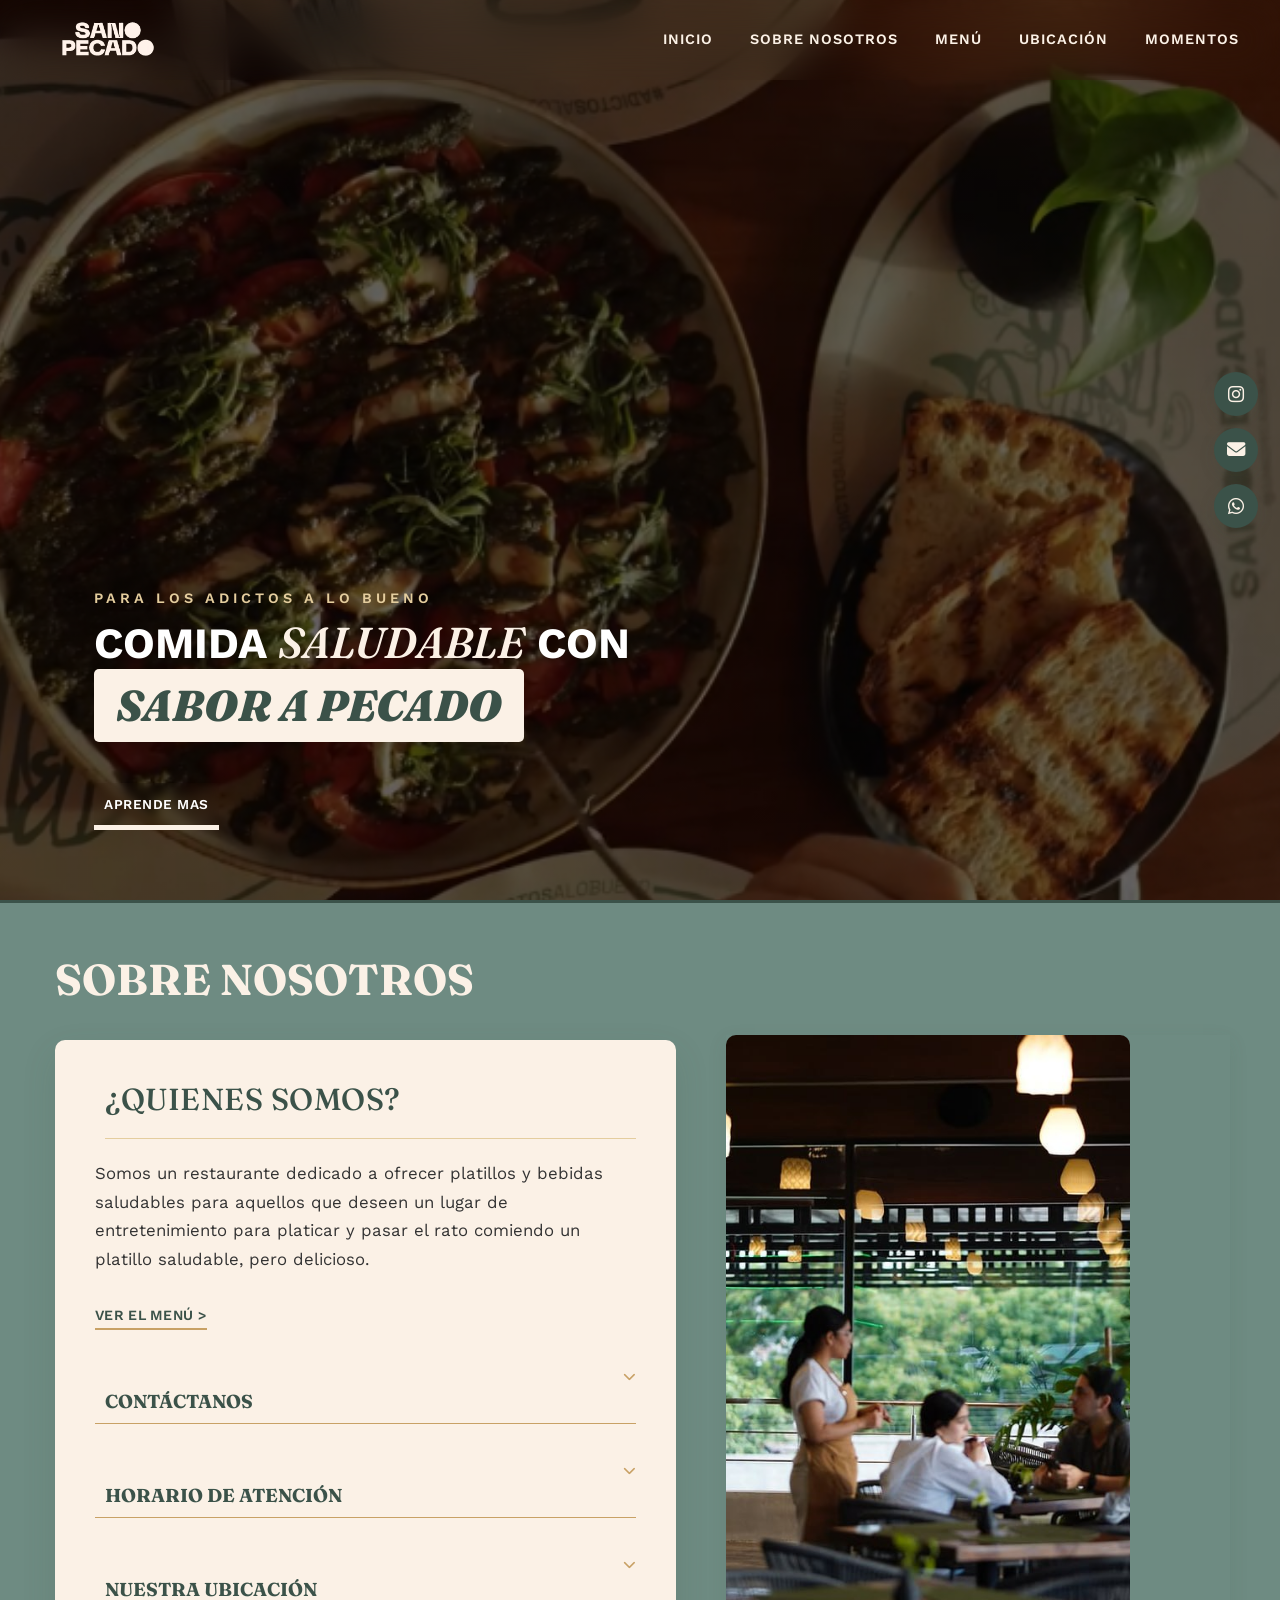
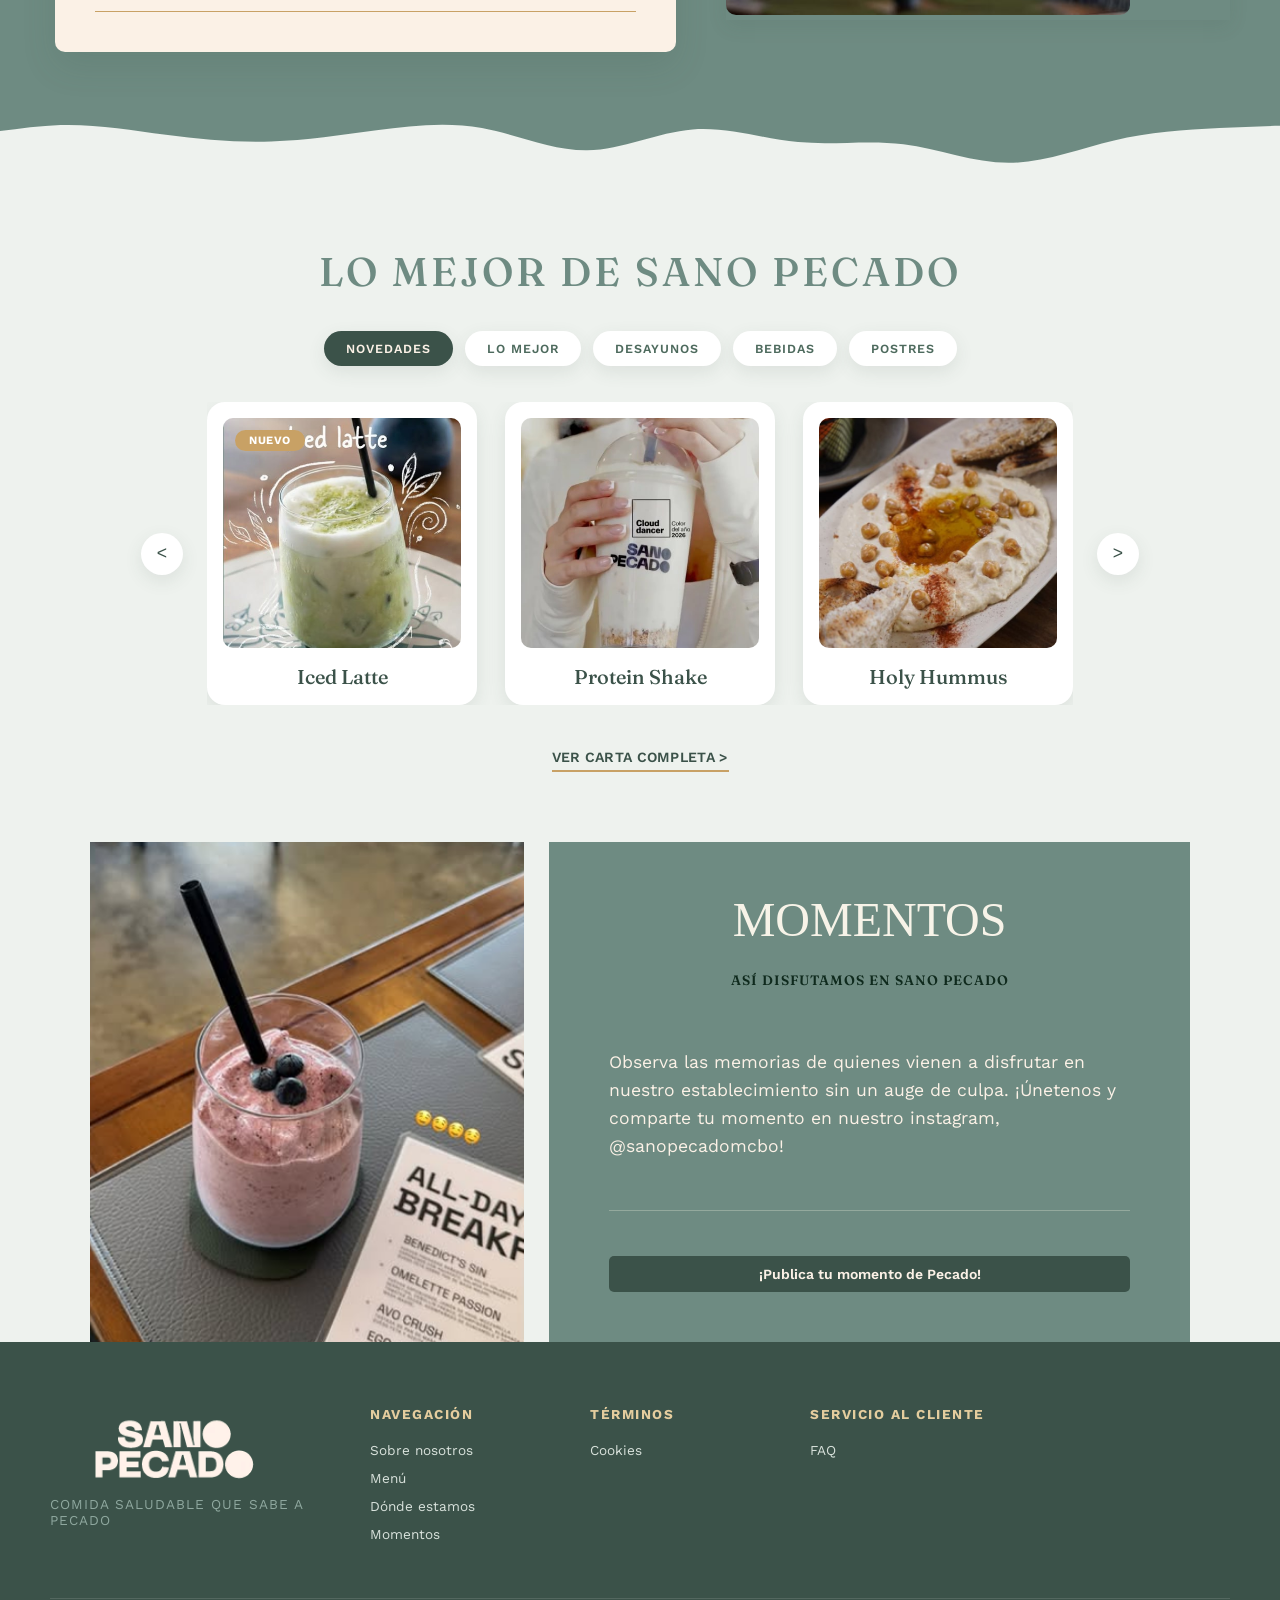
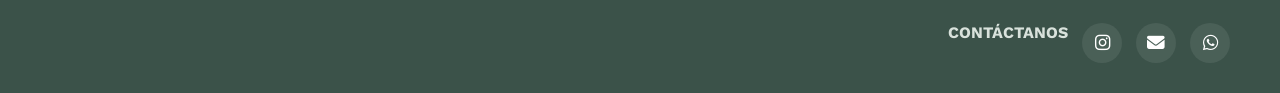
==== commit d7510b3e: "Add files via upload" ====
--- a/index.html
+++ b/index.html
@@ -25,7 +25,7 @@
                 <li><a href="#nosotros">SOBRE NOSOTROS</a></li>
                 <li><a href="#menu">MENÚ</a></li>
                 <li><a href="#ubicacion" id="btn-ubicacion">UBICACIÓN</a></li>
-                <li><a href="#momentos">MOMENTOS</a></li>
+                <li><a href="#momentos-section">MOMENTOS</a></li>
             </ul>
             <button type="button" class="hamburger" id="hamburgerBtn" aria-label="Abrir menú" aria-expanded="false" aria-controls="navLinks">
                 <span></span>
@@ -209,42 +209,26 @@
             <div class="footer-column">
                 <h4>NAVEGACIÓN</h4>
                 <a href="#nosotros">Sobre nosotros</a>
-                <a  href="#menu">Menú</a>
+                <a href="#menu">Menú</a>
                 <a href="#ubicacion">Dónde estamos</a>
                 <a href="#momentos">Momentos</a>
             </div>
-            
             <div class="footer-column">
-                <h4>Ubicación</h4>
-                <p>Local No 1, Calle 77, <br> 24-141 sector 5 de julio, Maracaibo 4001, Zulia </p>
-            </div>
-            
-             <div class="footer-column">
-                <h4>HORARIO</h4>
-                
-                   <strong>LUNES A JUEVES</strong> <br> 7:30a.m. a 10:00p.m. <br>
-                   <strong>VIERNES Y SÁBADO</strong> <br> 7:30a.m. a 11:00p.m. 
-                   <strong>DOMINGO</strong> <br> CERRADO 
-                
-            </div class="footer-column">
+                <h4>TÉRMINOS</h4>
+                <a href="#">Cookies</a>
+            </div>
             <div class="footer-column">
-                 <h4>CONTÁCTANOS</h4>
-                 <br>
-                <a href="tel:+58 412-640590"><i class="fas fa-phone"></i> +58 412-640590</a> 
-                <br>
-                <a href="https://www.instagram.com/sanopecadomcbo/"><i class="fab fa-instagram"></i> SANOPECADOMCBO</a>
-                
-                 
+                <h4>SERVICIO AL CLIENTE</h4>
+                <a href="#">FAQ</a>
             </div>
         </div>
         <div class="footer-socials">
-            
+            <h4><strong>CONTÁCTANOS</strong></h4>
             <a href="#"><i class="fab fa-instagram"></i></a>
             <a href="#"><i class="fas fa-envelope"></i></a>
             <a href="#"><i class="fab fa-whatsapp"></i></a>
         </div>
     </footer>
-
     <script>
         // Realce visual simple de la pestaña de categoría activa en el menú (sin cambiar contenido)
         document.querySelectorAll('.menu-tabs .tab').forEach(function (btn) {
